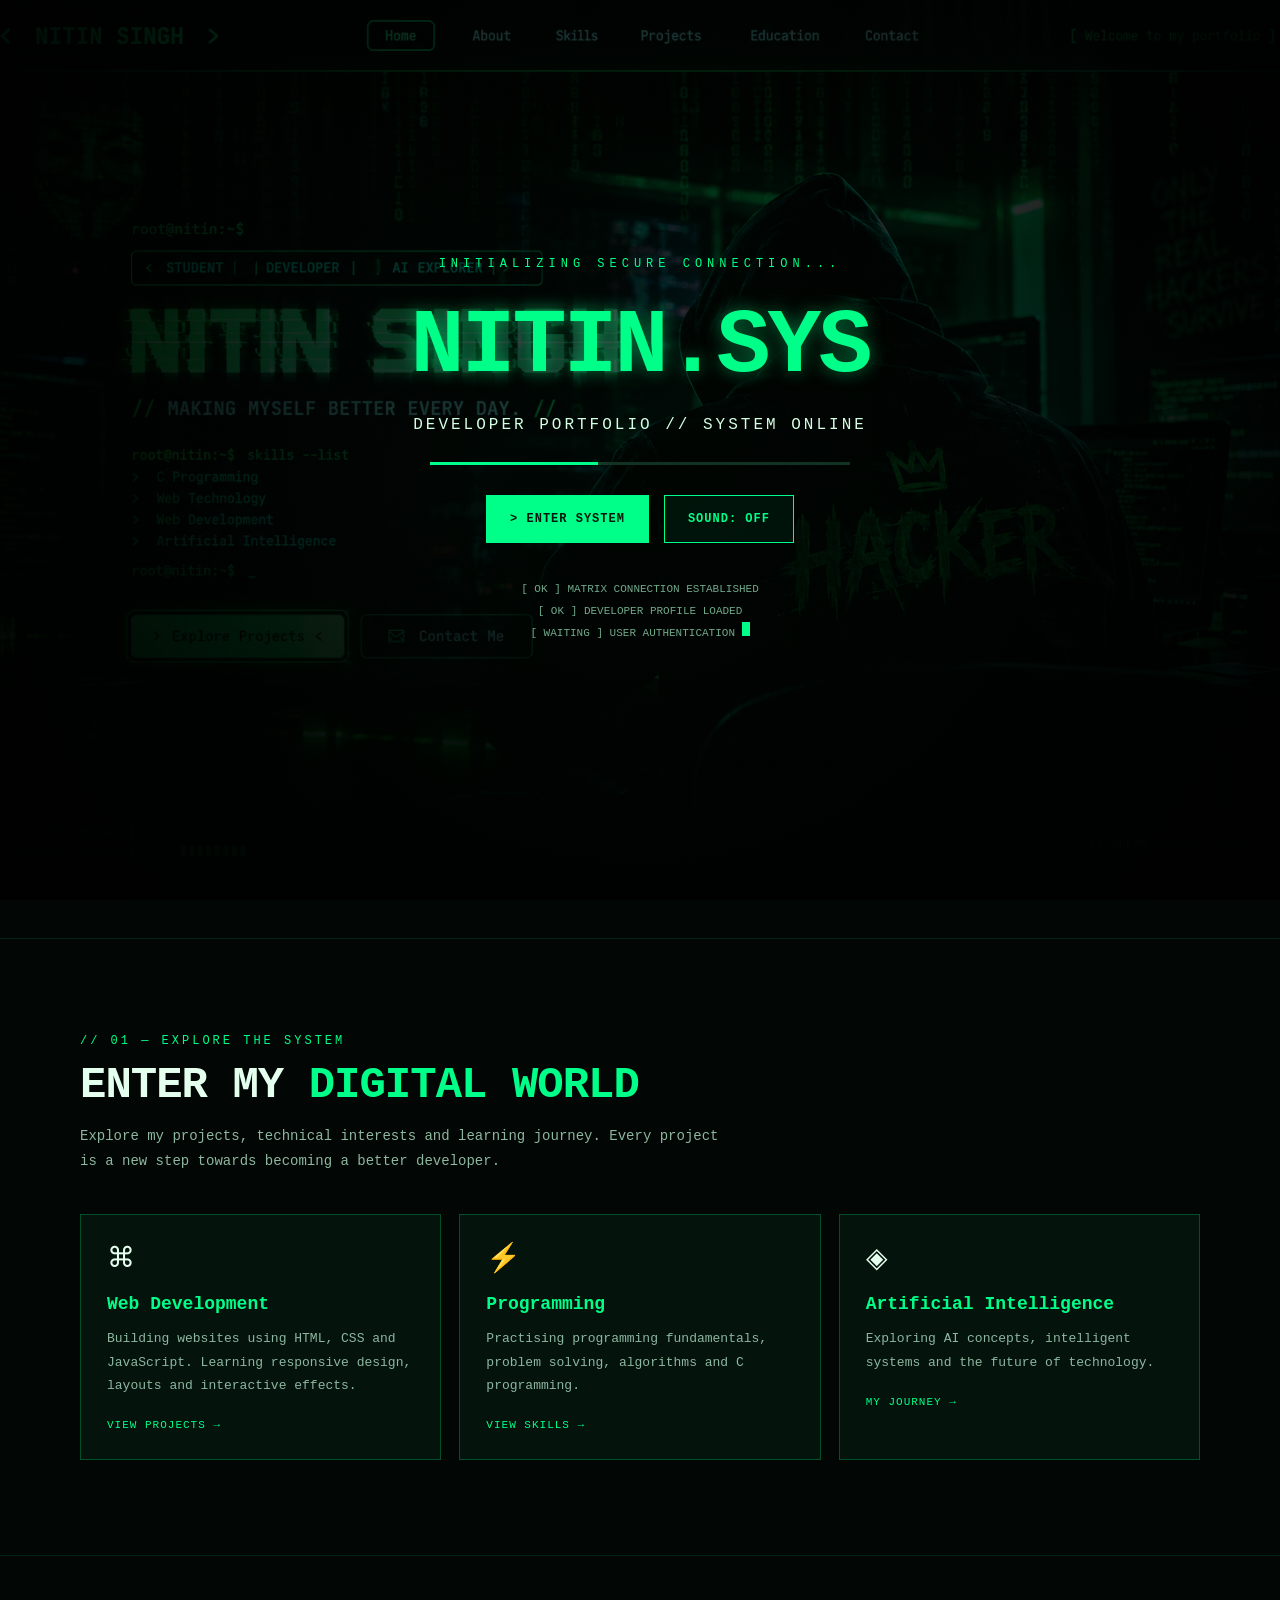
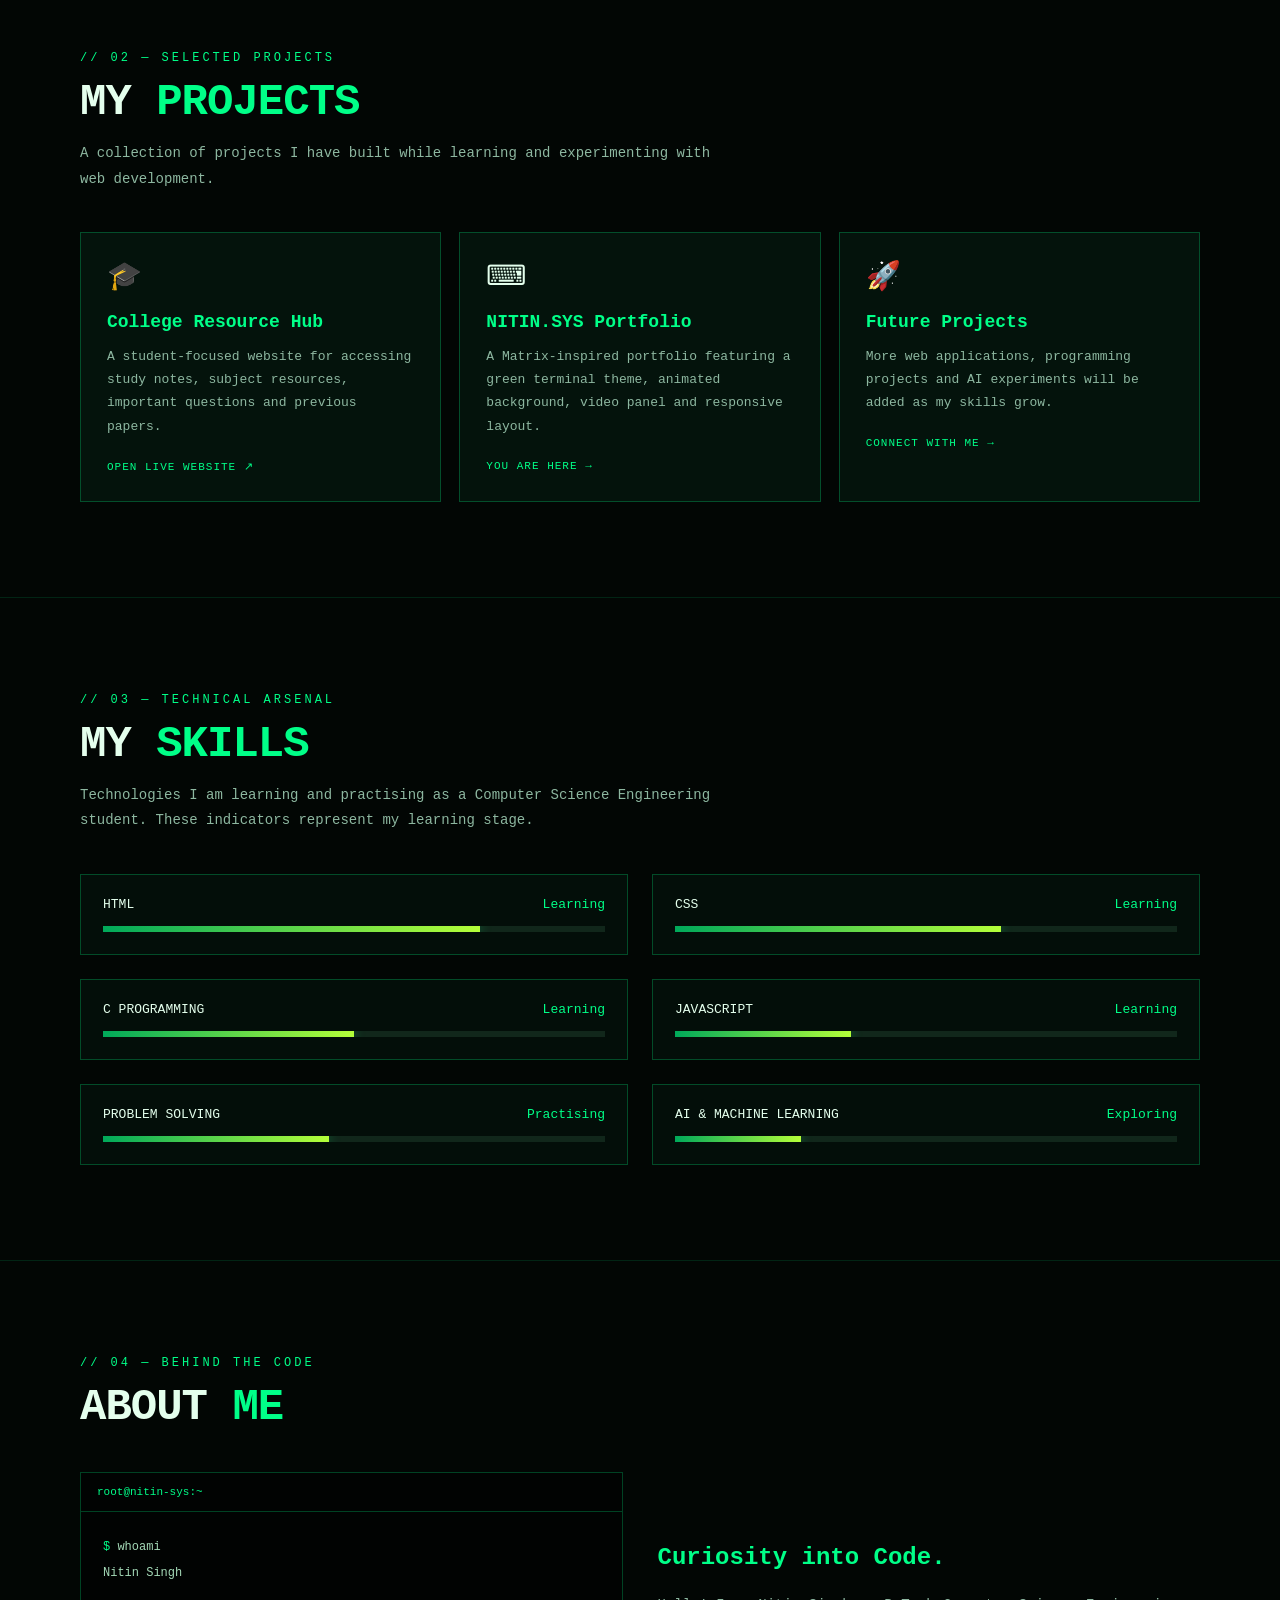
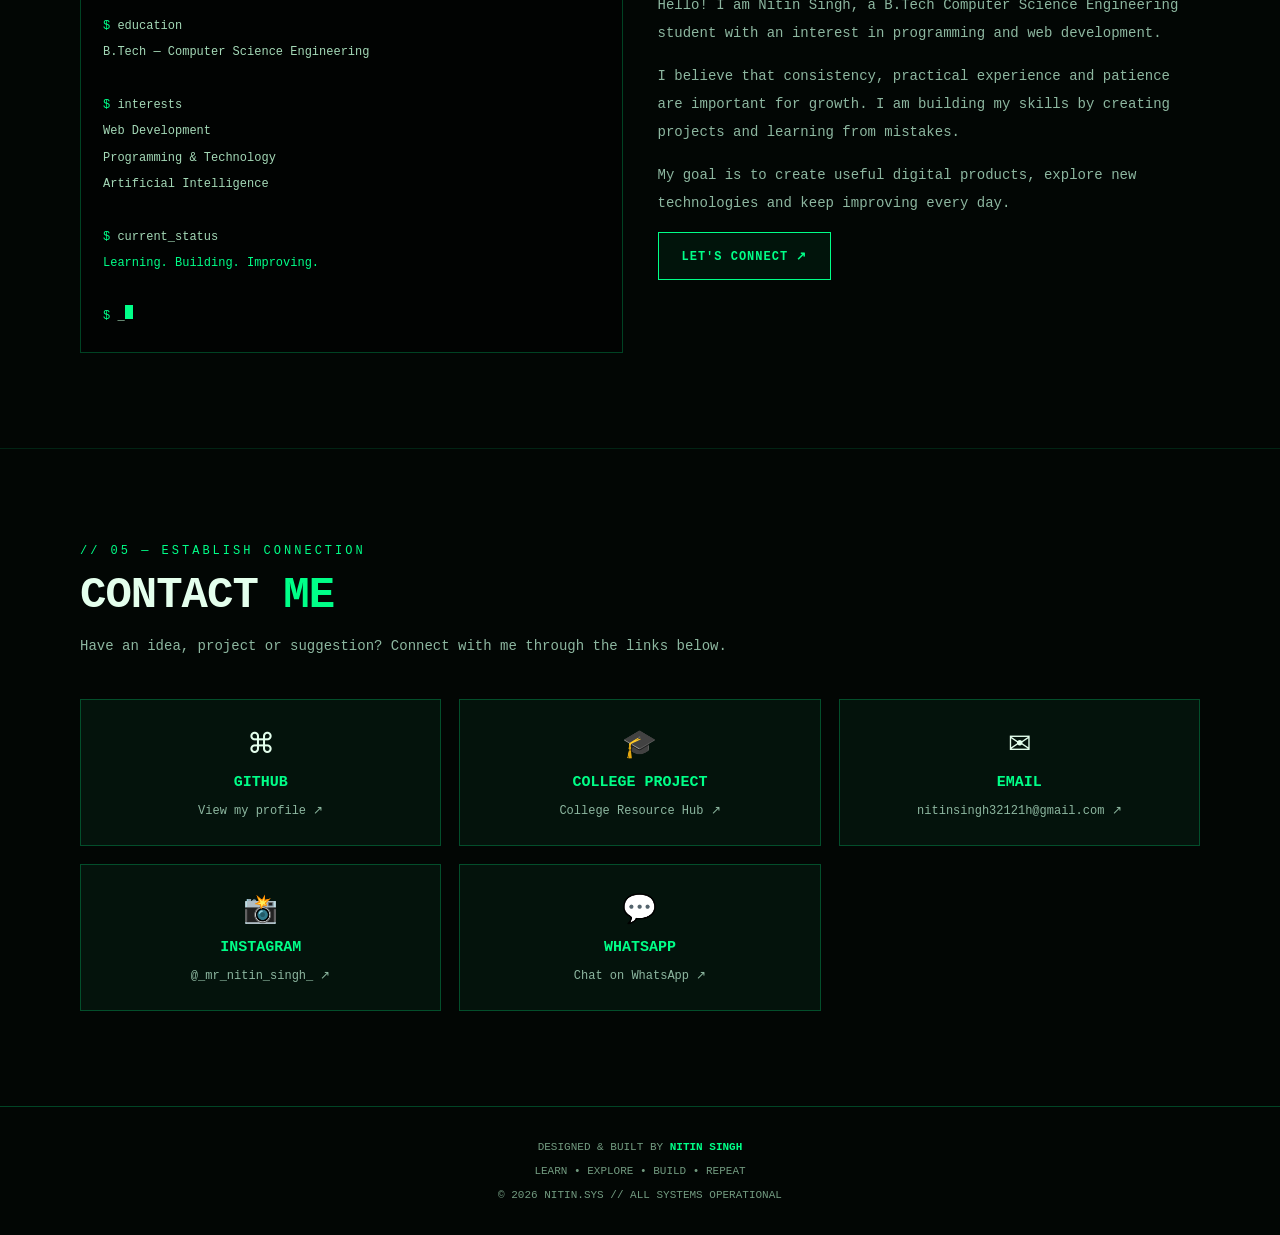
==== index.html @ 31268b7b "Rename INDEX.HTML to index.html" ====
<!DOCTYPE html>
<html lang="en">
<head>
<meta charset="UTF-8">
<meta name="viewport" content="width=device-width, initial-scale=1.0">
<meta name="theme-color" content="#020604">
<meta name="description" content="Nitin Singh - Hacker style developer portfolio">
<title>NITIN.SYS | Developer Portfolio</title>

<style>
:root {
  --green: #00ff88;
  --lime: #b4ff39;
  --bg: #020604;
  --panel: rgba(5, 22, 14, .88);
  --border: rgba(0, 255, 136, .25);
  --text: #e4ffed;
  --muted: #8db7a0;
}

* {
  margin: 0;
  padding: 0;
  box-sizing: border-box;
}

html {
  scroll-behavior: smooth;
  scroll-padding-top: 85px;
}

body {
  background: var(--bg);
  color: var(--text);
  font-family: Consolas, "Courier New", monospace;
  overflow-x: hidden;
}

body::before {
  content: "";
  position: fixed;
  inset: 0;
  pointer-events: none;
  z-index: 2;
  opacity: .12;
  background: repeating-linear-gradient(
    to bottom,
    transparent 0,
    transparent 3px,
    rgba(0,255,136,.10) 4px
  );
}

a {
  color: inherit;
  text-decoration: none;
}

button {
  font: inherit;
  cursor: pointer;
}

#matrix {
  position: fixed;
  inset: 0;
  width: 100%;
  height: 100%;
  z-index: -1;
  opacity: .22;
}

.container {
  width: min(1120px, 92%);
  margin: auto;
}

.green {
  color: var(--green);
}

.muted {
  color: var(--muted);
}

/* INTRO SCREEN */

#intro {
  position: fixed;
  inset: 0;
  z-index: 1000;
  display: grid;
  place-items: center;
  overflow: hidden;
  background: #010402;
  transition: opacity .9s ease, visibility .9s ease;
}

#intro.hide {
  opacity: 0;
  visibility: hidden;
  pointer-events: none;
}

.intro-bg {
  position: absolute;
  inset: 0;
  background:
    linear-gradient(rgba(0,8,3,.58), rgba(0,5,2,.94)),
    url("hacker-background.png") center/cover no-repeat;
  animation: zoomBackground 12s ease-in-out infinite alternate;
}

.intro-bg::after {
  content: "";
  position: absolute;
  inset: 0;
  background: radial-gradient(
    circle,
    transparent 0,
    rgba(0,0,0,.85) 90%
  );
}

.intro-content {
  position: relative;
  z-index: 2;
  width: min(800px, 90%);
  text-align: center;
  padding: 25px;
}

.terminal-label {
  color: var(--green);
  letter-spacing: 5px;
  font-size: 12px;
  margin-bottom: 25px;
  animation: blink 1.2s infinite;
}

.glitch {
  position: relative;
  color: var(--green);
  font-size: clamp(38px, 9vw, 90px);
  font-weight: 900;
  letter-spacing: -3px;
  text-shadow: 0 0 18px rgba(0,255,136,.45);
  animation: glitch 3s infinite;
}

.intro-subtitle {
  color: #d3ffe3;
  font-size: clamp(12px, 2vw, 16px);
  letter-spacing: 3px;
  margin-top: 18px;
}

.intro-line {
  width: min(420px, 90%);
  height: 3px;
  margin: 28px auto;
  background: #123323;
  overflow: hidden;
}

.intro-line span {
  display: block;
  height: 100%;
  width: 40%;
  background: var(--green);
  box-shadow: 0 0 15px var(--green);
  animation: loading 2s infinite;
}

.intro-buttons {
  display: flex;
  justify-content: center;
  align-items: center;
  gap: 15px;
  flex-wrap: wrap;
  margin-top: 30px;
}

.btn {
  display: inline-flex;
  justify-content: center;
  align-items: center;
  gap: 10px;
  min-height: 48px;
  padding: 13px 23px;
  border: 1px solid var(--green);
  color: var(--green);
  background: rgba(0,255,136,.06);
  transition: .3s;
  font-weight: bold;
  font-size: 12px;
  letter-spacing: 1px;
}

.btn:hover {
  color: #00180b;
  background: var(--green);
  box-shadow: 0 0 28px rgba(0,255,136,.35);
  transform: translateY(-3px);
}

.btn.primary {
  color: #00180b;
  background: var(--green);
}

.btn.primary:hover {
  background: var(--lime);
  border-color: var(--lime);
}

.intro-status {
  margin-top: 35px;
  color: #70a98a;
  font-size: 11px;
  line-height: 2;
}

.cursor {
  display: inline-block;
  width: 8px;
  height: 14px;
  background: var(--green);
  animation: blink .7s infinite;
}

/* HEADER */

header {
  position: sticky;
  top: 0;
  z-index: 100;
  border-bottom: 1px solid var(--border);
  background: rgba(2,6,4,.91);
  backdrop-filter: blur(14px);
}

.nav {
  min-height: 72px;
  display: flex;
  justify-content: space-between;
  align-items: center;
  gap: 20px;
}

.logo {
  color: var(--green);
  font-weight: 900;
  font-size: 21px;
  text-shadow: 0 0 15px rgba(0,255,136,.35);
  white-space: nowrap;
}

.nav-links {
  display: flex;
  align-items: center;
  gap: 23px;
}

.nav-links a {
  color: #b6d8c3;
  font-size: 11px;
  letter-spacing: 1px;
  transition: .25s;
}

.nav-links a:hover {
  color: var(--green);
  text-shadow: 0 0 12px var(--green);
}

.menu-toggle {
  display: none;
  background: transparent;
  color: var(--green);
  border: 1px solid var(--border);
  padding: 9px 12px;
}

/* HERO */

.hero {
  min-height: 88vh;
  display: grid;
  grid-template-columns: 1.05fr .95fr;
  align-items: center;
  gap: 45px;
  padding-top: 65px;
  padding-bottom: 65px;
}

.eyebrow {
  color: var(--green);
  font-size: 12px;
  letter-spacing: 3px;
  margin-bottom: 22px;
}

.hero h1 {
  font-size: clamp(42px, 6vw, 75px);
  line-height: 1.06;
  letter-spacing: -3px;
}

.hero h1 span {
  color: var(--green);
  text-shadow: 0 0 22px rgba(0,255,136,.24);
}

.hero h2 {
  font-size: clamp(17px, 2vw, 23px);
  margin-top: 20px;
  color: #b8ffcf;
  min-height: 30px;
}

.hero p {
  max-width: 550px;
  color: var(--muted);
  line-height: 1.9;
  margin-top: 22px;
  font-size: 14px;
}

.hero-actions {
  display: flex;
  flex-wrap: wrap;
  gap: 13px;
  margin-top: 30px;
}

.system-info {
  margin-top: 32px;
  color: #6eaa84;
  font-size: 11px;
  line-height: 2.1;
}

.video-shell {
  position: relative;
  border: 1px solid var(--green);
  background: #020805;
  padding: 10px;
  box-shadow: 0 0 35px rgba(0,255,136,.11);
  animation: float 5s ease-in-out infinite;
}

.video-shell::before {
  content: "LIVE FEED // NITIN.SYS";
  display: block;
  color: var(--green);
  font-size: 10px;
  letter-spacing: 2px;
  padding: 8px 5px 12px;
}

.video-shell video {
  display: block;
  width: 100%;
  aspect-ratio: 4 / 5;
  object-fit: cover;
  background: #010301;
}

.video-footer {
  display: flex;
  justify-content: space-between;
  gap: 8px;
  padding: 12px 5px 3px;
  color: var(--green);
  font-size: 10px;
}

.live-dot {
  display: inline-block;
  width: 7px;
  height: 7px;
  margin-right: 6px;
  background: var(--green);
  border-radius: 50%;
  box-shadow: 0 0 10px var(--green);
  animation: blink 1s infinite;
}

/* GENERAL SECTIONS */

section.content-section {
  padding: 95px 0;
  border-top: 1px solid rgba(0,255,136,.12);
}

.section-head {
  margin-bottom: 40px;
}

.section-head .eyebrow {
  margin-bottom: 12px;
}

.section-head h2 {
  font-size: clamp(29px, 4vw, 44px);
  letter-spacing: -1px;
}

.section-head p {
  color: var(--muted);
  margin-top: 14px;
  line-height: 1.8;
  max-width: 650px;
  font-size: 14px;
}

.grid {
  display: grid;
  grid-template-columns: repeat(3, 1fr);
  gap: 18px;
}

.card {
  position: relative;
  overflow: hidden;
  border: 1px solid var(--border);
  background: var(--panel);
  padding: 26px;
  transition: transform .3s, border-color .3s, box-shadow .3s;
}

.card::before {
  content: "";
  position: absolute;
  top: 0;
  left: -100%;
  width: 100%;
  height: 2px;
  background: var(--green);
  transition: left .4s;
}

.card:hover {
  transform: translateY(-7px);
  border-color: var(--green);
  box-shadow: 0 12px 35px rgba(0,255,136,.08);
}

.card:hover::before {
  left: 0;
}

.card-icon {
  font-size: 28px;
  margin-bottom: 19px;
}

.card h3 {
  color: var(--green);
  font-size: 18px;
  margin-bottom: 13px;
}

.card p {
  color: var(--muted);
  font-size: 13px;
  line-height: 1.8;
}

.card-link {
  display: inline-block;
  margin-top: 22px;
  color: var(--green);
  font-size: 11px;
  letter-spacing: 1px;
}

.card-link:hover {
  color: var(--lime);
}

/* SKILLS */

.skills-grid {
  display: grid;
  grid-template-columns: repeat(2, 1fr);
  gap: 24px;
}

.skill {
  border: 1px solid var(--border);
  padding: 22px;
  background: rgba(4,18,11,.75);
}

.skill-top {
  display: flex;
  justify-content: space-between;
  gap: 10px;
  margin-bottom: 14px;
  font-size: 13px;
}

.skill-top span:last-child {
  color: var(--green);
}

.skill-track {
  height: 6px;
  background: #11271b;
  overflow: hidden;
}

.skill-fill {
  height: 100%;
  width: 0;
  background: linear-gradient(90deg, #00a95a, var(--lime));
  box-shadow: 0 0 12px rgba(0,255,136,.4);
  transition: width 1.5s ease;
}

.skill-fill.visible {
  width: var(--level);
}

/* ABOUT */

.about-box {
  display: grid;
  grid-template-columns: 1fr 1fr;
  gap: 35px;
  align-items: center;
}

.terminal {
  border: 1px solid var(--border);
  background: rgba(0,0,0,.5);
}

.terminal-bar {
  padding: 13px 16px;
  border-bottom: 1px solid var(--border);
  color: var(--green);
  font-size: 11px;
}

.terminal-body {
  padding: 22px;
  font-size: 12px;
  line-height: 2.2;
  color: #a4d9b7;
  overflow-wrap: anywhere;
}

.about-copy h3 {
  color: var(--green);
  font-size: 24px;
  margin-bottom: 20px;
}

.about-copy p {
  color: var(--muted);
  font-size: 14px;
  line-height: 2;
  margin-bottom: 15px;
}

/* CONTACT */

.contact-grid {
  display: grid;
  grid-template-columns: repeat(3, 1fr);
  gap: 18px;
}

.contact-card {
  border: 1px solid var(--border);
  background: var(--panel);
  text-align: center;
  padding: 27px 15px;
}

.contact-card .card-icon {
  margin-bottom: 13px;
}

.contact-card h3 {
  color: var(--green);
  font-size: 15px;
  margin-bottom: 12px;
}

.contact-card p {
  color: var(--muted);
  font-size: 12px;
  overflow-wrap: anywhere;
}

.contact-card a:hover {
  color: var(--green);
}

/* FOOTER */

footer {
  border-top: 1px solid var(--border);
  padding: 28px 0;
  text-align: center;
  color: #729b80;
  font-size: 11px;
  line-height: 2.2;
}

footer strong {
  color: var(--green);
}

#topBtn {
  position: fixed;
  right: 20px;
  bottom: 20px;
  z-index: 50;
  width: 43px;
  height: 43px;
  color: var(--green);
  border: 1px solid var(--green);
  background: #031108;
  display: none;
}

#topBtn.show {
  display: block;
}

/* REVEAL ANIMATIONS */

.reveal {
  opacity: 0;
  transform: translateY(25px);
  transition: opacity .8s ease, transform .8s ease;
}

.reveal.visible {
  opacity: 1;
  transform: translateY(0);
}

/* KEYFRAMES */

@keyframes blink {
  50% { opacity: .35; }
}

@keyframes loading {
  0% { transform: translateX(-150%); }
  100% { transform: translateX(350%); }
}

@keyframes zoomBackground {
  from { transform: scale(1); }
  to { transform: scale(1.12); }
}

@keyframes glitch {
  0%, 90%, 100% { transform: translate(0); }
  92% { transform: translate(-2px, 1px); }
  94% { transform: translate(2px, -1px); }
  96% { transform: translate(-1px, 0); }
}

@keyframes float {
  0%, 100% { transform: translateY(0); }
  50% { transform: translateY(-9px); }
}

/* MOBILE RESPONSIVE */

@media (max-width: 850px) {
  .nav-links {
    gap: 12px;
  }

  .nav-links a {
    font-size: 10px;
  }

  .hero {
    gap: 25px;
  }

  .grid {
    grid-template-columns: repeat(2, 1fr);
  }
}

@media (max-width: 650px) {
  .nav {
    min-height: 65px;
  }

  .logo {
    font-size: 18px;
  }

  .menu-toggle {
    display: block;
  }

  .nav-links {
    display: none;
    position: absolute;
    top: 65px;
    left: 0;
    right: 0;
    padding: 20px 5%;
    flex-direction: column;
    align-items: stretch;
    gap: 0;
    background: rgba(2,8,4,.98);
    border-bottom: 1px solid var(--border);
  }

  .nav-links.open {
    display: flex;
  }

  .nav-links a {
    padding: 14px 0;
    font-size: 12px;
    border-bottom: 1px solid rgba(0,255,136,.08);
  }

  .hero {
    grid-template-columns: 1fr;
    min-height: auto;
    padding-top: 75px;
    gap: 45px;
  }

  .hero h1 {
    letter-spacing: -2px;
  }

  .video-shell {
    width: min(420px, 100%);
    margin: auto;
  }

  .video-shell video {
    aspect-ratio: 4 / 3;
  }

  section.content-section {
    padding: 70px 0;
  }

  .grid,
  .skills-grid,
  .about-box,
  .contact-grid {
    grid-template-columns: 1fr;
  }

  .card {
    padding: 23px;
  }

  .intro-subtitle {
    letter-spacing: 1px;
  }

  .terminal-label {
    letter-spacing: 2px;
  }

  .glitch {
    letter-spacing: -2px;
  }
}

@media (prefers-reduced-motion: reduce) {
  *, *::before, *::after {
    animation-duration: .01ms !important;
    animation-iteration-count: 1 !important;
    scroll-behavior: auto !important;
    transition-duration: .01ms !important;
  }
}
</style>
</head>

<body>
<canvas id="matrix" aria-hidden="true"></canvas>

<!-- CINEMATIC INTRO -->
<div id="intro">
  <div class="intro-bg"></div>

  <div class="intro-content">
    <div class="terminal-label">INITIALIZING SECURE CONNECTION...</div>

    <h1 class="glitch">NITIN.SYS</h1>

    <p class="intro-subtitle">
      DEVELOPER PORTFOLIO // SYSTEM ONLINE
    </p>

    <div class="intro-line"><span></span></div>

    <div class="intro-buttons">
      <button class="btn primary" id="enterBtn" type="button">
        &gt; ENTER SYSTEM
      </button>

      <button class="btn" id="soundBtn" type="button">
        SOUND: OFF
      </button>
    </div>

    <div class="intro-status">
      [ OK ] MATRIX CONNECTION ESTABLISHED<br>
      [ OK ] DEVELOPER PROFILE LOADED<br>
      [ WAITING ] USER AUTHENTICATION <span class="cursor"></span>
    </div>
  </div>
</div>

<!-- NAVIGATION -->
<header>
  <nav class="nav container" aria-label="Main navigation">
    <a href="#" class="logo">&lt; NITIN.SYS /&gt;</a>

    <button class="menu-toggle" id="menuToggle"
      type="button" aria-expanded="false" aria-controls="navLinks">
      ☰ MENU
    </button>

    <div class="nav-links" id="navLinks">
      <a href="#home">HOME</a>
      <a href="#explore">EXPLORE</a>
      <a href="#projects">PROJECTS</a>
      <a href="#skills">SKILLS</a>
      <a href="#about">ABOUT</a>
      <a href="#contact">CONTACT</a>
    </div>
  </nav>
</header>

<main id="site">

  <!-- HERO -->
  <section class="hero container" id="home">
    <div class="hero-copy">
      <div class="eyebrow">// WELCOME TO MY DIGITAL WORLD</div>

      <h1>
        I'M <span>NITIN</span><br>
        SINGH<span>.</span>
      </h1>

      <h2><span id="typedText"></span><span class="cursor"></span></h2>

      <p>
        B.Tech CSE student, aspiring developer and technology enthusiast.
        I am learning to turn ideas into real digital projects, one line
        of code at a time.
      </p>

      <div class="hero-actions">
        <a href="#projects" class="btn primary">EXPLORE PROJECTS ↗</a>
        <a href="#contact" class="btn">CONTACT ME</a>
      </div>

      <div class="system-info">
        <div>&gt; SYSTEM: <span class="green">ONLINE</span></div>
        <div>&gt; ROLE: CSE STUDENT / DEVELOPER</div>
        <div>&gt; MODE: <span class="green">LEARNING & BUILDING</span></div>
      </div>
    </div>

    <div class="video-shell">
  <video
    id="hackerVideo"
    controls
    autoplay
    loop
    playsinline
    preload="auto"
    poster="hacker-background.png">

    <source src="hacker-turn.mp4" type="video/mp4">
    Your browser does not support HTML video.

  </video>
</div>

      <div class="video-footer">
        <span><i class="live-dot"></i> VIDEO FEED</span>
        <span id="videoStatus">READY</span>
      </div>
    </div>
  </section>

  <!-- EXPLORE -->
  <section class="content-section" id="explore">
    <div class="container">
      <div class="section-head reveal">
        <div class="eyebrow">// 01 — EXPLORE THE SYSTEM</div>
        <h2>ENTER MY <span class="green">DIGITAL WORLD</span></h2>
        <p>
          Explore my projects, technical interests and learning journey.
          Every project is a new step towards becoming a better developer.
        </p>
      </div>

      <div class="grid">
        <article class="card reveal">
          <div class="card-icon">⌘</div>
          <h3>Web Development</h3>
          <p>
            Building websites using HTML, CSS and JavaScript.
            Learning responsive design, layouts and interactive effects.
          </p>
          <a class="card-link" href="#projects">VIEW PROJECTS →</a>
        </article>

        <article class="card reveal">
          <div class="card-icon">⚡</div>
          <h3>Programming</h3>
          <p>
            Practising programming fundamentals, problem solving,
            algorithms and C programming.
          </p>
          <a class="card-link" href="#skills">VIEW SKILLS →</a>
        </article>

        <article class="card reveal">
          <div class="card-icon">◈</div>
          <h3>Artificial Intelligence</h3>
          <p>
            Exploring AI concepts, intelligent systems and the future
            of technology.
          </p>
          <a class="card-link" href="#about">MY JOURNEY →</a>
        </article>
      </div>
    </div>
  </section>

  <!-- PROJECTS -->
  <section class="content-section" id="projects">
    <div class="container">
      <div class="section-head reveal">
        <div class="eyebrow">// 02 — SELECTED PROJECTS</div>
        <h2>MY <span class="green">PROJECTS</span></h2>
        <p>
          A collection of projects I have built while learning and
          experimenting with web development.
        </p>
      </div>

      <div class="grid">
        <article class="card reveal">
          <div class="card-icon">🎓</div>
          <h3>College Resource Hub</h3>
          <p>
            A student-focused website for accessing study notes,
            subject resources, important questions and previous papers.
          </p>
          <a class="card-link"
            href="https://nitinsingh13july2008.github.io/college-resources-hub/?utm_source=chatgpt.com"
            target="_blank" rel="noopener noreferrer">
            OPEN LIVE WEBSITE ↗
          </a>
        </article>

        <article class="card reveal">
          <div class="card-icon">⌨</div>
          <h3>NITIN.SYS Portfolio</h3>
          <p>
            A Matrix-inspired portfolio featuring a green terminal theme,
            animated background, video panel and responsive layout.
          </p>
          <a class="card-link" href="#home">YOU ARE HERE →</a>
        </article>

        <article class="card reveal">
          <div class="card-icon">🚀</div>
          <h3>Future Projects</h3>
          <p>
            More web applications, programming projects and AI experiments
            will be added as my skills grow.
          </p>
          <a class="card-link" href="#contact">CONNECT WITH ME →</a>
        </article>
      </div>
    </div>
  </section>

  <!-- SKILLS -->
  <section class="content-section" id="skills">
    <div class="container">
      <div class="section-head reveal">
        <div class="eyebrow">// 03 — TECHNICAL ARSENAL</div>
        <h2>MY <span class="green">SKILLS</span></h2>
        <p>
          Technologies I am learning and practising as a Computer Science
          Engineering student. These indicators represent my learning stage.
        </p>
      </div>

      <div class="skills-grid">
        <div class="skill reveal">
          <div class="skill-top">
            <span>HTML</span><span>Learning</span>
          </div>
          <div class="skill-track">
            <div class="skill-fill" style="--level:75%"></div>
          </div>
        </div>

        <div class="skill reveal">
          <div class="skill-top">
            <span>CSS</span><span>Learning</span>
          </div>
          <div class="skill-track">
            <div class="skill-fill" style="--level:65%"></div>
          </div>
        </div>

        <div class="skill reveal">
          <div class="skill-top">
            <span>C PROGRAMMING</span><span>Learning</span>
          </div>
          <div class="skill-track">
            <div class="skill-fill" style="--level:50%"></div>
          </div>
        </div>

        <div class="skill reveal">
          <div class="skill-top">
            <span>JAVASCRIPT</span><span>Learning</span>
          </div>
          <div class="skill-track">
            <div class="skill-fill" style="--level:35%"></div>
          </div>
        </div>

        <div class="skill reveal">
          <div class="skill-top">
            <span>PROBLEM SOLVING</span><span>Practising</span>
          </div>
          <div class="skill-track">
            <div class="skill-fill" style="--level:45%"></div>
          </div>
        </div>

        <div class="skill reveal">
          <div class="skill-top">
            <span>AI & MACHINE LEARNING</span><span>Exploring</span>
          </div>
          <div class="skill-track">
            <div class="skill-fill" style="--level:25%"></div>
          </div>
        </div>
      </div>
    </div>
  </section>

  <!-- ABOUT -->
  <section class="content-section" id="about">
    <div class="container">
      <div class="section-head reveal">
        <div class="eyebrow">// 04 — BEHIND THE CODE</div>
        <h2>ABOUT <span class="green">ME</span></h2>
      </div>

      <div class="about-box">
        <div class="terminal reveal">
          <div class="terminal-bar">root@nitin-sys:~</div>
          <div class="terminal-body">
            <div><span class="green">$</span> whoami</div>
            <div>Nitin Singh</div>
            <br>
            <div><span class="green">$</span> education</div>
            <div>B.Tech — Computer Science Engineering</div>
            <br>
            <div><span class="green">$</span> interests</div>
            <div>Web Development</div>
            <div>Programming & Technology</div>
            <div>Artificial Intelligence</div>
            <br>
            <div><span class="green">$</span> current_status</div>
            <div class="green">Learning. Building. Improving.</div>
            <br>
            <div><span class="green">$</span> _<span class="cursor"></span></div>
          </div>
        </div>

        <div class="about-copy reveal">
          <h3>Curiosity into Code.</h3>
          <p>
            Hello! I am Nitin Singh, a B.Tech Computer Science Engineering
            student with an interest in programming and web development.
          </p>
          <p>
            I believe that consistency, practical experience and patience
            are important for growth. I am building my skills by creating
            projects and learning from mistakes.
          </p>
          <p>
            My goal is to create useful digital products, explore new
            technologies and keep improving every day.
          </p>
          <a href="#contact" class="btn">LET'S CONNECT ↗</a>
        </div>
      </div>
    </div>
  </section>


<!-- CONTACT -->
<section class="content-section" id="contact">
  <div class="container">

    <div class="section-head reveal">
      <div class="eyebrow">// 05 — ESTABLISH CONNECTION</div>
      <h2>CONTACT <span class="green">ME</span></h2>
      <p>
        Have an idea, project or suggestion? Connect with me through
        the links below.
      </p>
    </div>

    <div class="contact-grid">

      <!-- GITHUB -->
      <div class="contact-card reveal">
        <div class="card-icon">⌘</div>
        <h3>GITHUB</h3>
        <p>
          <a href="https://github.com/nitinkumar9153a-sudo"
             target="_blank" rel="noopener noreferrer">
            View my profile ↗
          </a>
        </p>
      </div>

      <!-- COLLEGE PROJECT -->
      <div class="contact-card reveal">
        <div class="card-icon">🎓</div>
        <h3>COLLEGE PROJECT</h3>
        <p>
          <a href="https://nitinkumar9153a-sudo.github.io/college-resources-hub/"
             target="_blank" rel="noopener noreferrer">
            College Resource Hub ↗
          </a>
        </p>
      </div>

      <!-- EMAIL -->
      <div class="contact-card reveal">
        <div class="card-icon">✉</div>
        <h3>EMAIL</h3>
        <p>
          <a href="mailto:nitinsingh32121h@gmail.com">
            nitinsingh32121h@gmail.com ↗
          </a>
        </p>
      </div>
<!-- INSTAGRAM -->
<div class="contact-card reveal">
  <div class="card-icon">📸</div>
  <h3>INSTAGRAM</h3>
  <p>
    <a href="https://www.instagram.com/_mr_nitin_singh_/"
       target="_blank" rel="noopener noreferrer">
      @_mr_nitin_singh_ ↗
    </a>
  </p>
</div>

<!-- WHATSAPP -->
<div class="contact-card reveal">
  <div class="card-icon">💬</div>
  <h3>WHATSAPP</h3>
  <p>
    <a href="https://wa.me/919153304983"
       target="_blank" rel="noopener noreferrer">
      Chat on WhatsApp ↗
    </a>
  </p>
</div>


    </div>
  </div>
</section>

</main>

<footer>
  <div class="container">
    <p>DESIGNED & BUILT BY <strong>NITIN SINGH</strong></p>
    <p>LEARN • EXPLORE • BUILD • REPEAT</p>
    <p>© <span id="year"></span> NITIN.SYS // ALL SYSTEMS OPERATIONAL</p>
  </div>
</footer>

<button id="topBtn" type="button" aria-label="Back to top">↑</button>

<script>
/* MATRIX RAIN BACKGROUND */
const canvas = document.getElementById("matrix");
const ctx = canvas.getContext("2d");

let columns = [];
let fontSize = 14;
let matrixWidth = 0;
let matrixHeight = 0;
let lastFrame = 0;

function resizeMatrix() {
  const dpr = Math.min(window.devicePixelRatio || 1, 1.5);
  matrixWidth = window.innerWidth;
  matrixHeight = window.innerHeight;

  canvas.width = Math.floor(matrixWidth * dpr);
  canvas.height = Math.floor(matrixHeight * dpr);
  canvas.style.width = matrixWidth + "px";
  canvas.style.height = matrixHeight + "px";

  ctx.setTransform(dpr, 0, 0, dpr, 0, 0);

  fontSize = matrixWidth < 600 ? 13 : 15;
  columns = Array.from(
    { length: Math.ceil(matrixWidth / fontSize) },
    () => Math.random() * (matrixHeight / fontSize)
  );
}

function drawMatrix(timestamp) {
  requestAnimationFrame(drawMatrix);

  if (timestamp - lastFrame < 55) return;
  lastFrame = timestamp;

  ctx.fillStyle = "rgba(2, 6, 4, 0.10)";
  ctx.fillRect(0, 0, matrixWidth, matrixHeight);

  ctx.font = fontSize + "px monospace";

  for (let i = 0; i < columns.length; i++) {
    const character = Math.random() > 0.5 ? "1" : "0";
    const x = i * fontSize;
    const y = columns[i] * fontSize;

    ctx.fillStyle = Math.random() > 0.96 ? "#b4ff39" : "#00ff88";
    ctx.fillText(character, x, y);

    if (y > matrixHeight && Math.random() > 0.975) {
      columns[i] = 0;
    } else {
      columns[i] += 0.65;
    }
  }
}

resizeMatrix();
requestAnimationFrame(drawMatrix);

let resizeTimer;
window.addEventListener("resize", () => {
  clearTimeout(resizeTimer);
  resizeTimer = setTimeout(resizeMatrix, 150);
});

/* OPTIONAL SYNTHESIZED SOUND */
let soundEnabled = false;
let audioContext = null;

function playBeep(frequency = 500, duration = 0.07) {
  if (!soundEnabled) return;

  try {
    audioContext ||= new (
      window.AudioContext || window.webkitAudioContext
    )();

    if (audioContext.state === "suspended") {
      audioContext.resume();
    }

    const oscillator = audioContext.createOscillator();
    const gain = audioContext.createGain();

    oscillator.type = "square";
    oscillator.frequency.value = frequency;
    gain.gain.value = 0.025;

    oscillator.connect(gain);
    gain.connect(audioContext.destination);

    oscillator.start();
    gain.gain.exponentialRampToValueAtTime(
      0.001,
      audioContext.currentTime + duration
    );
    oscillator.stop(audioContext.currentTime + duration);
  } catch (error) {
    console.log("Audio is not available in this browser.");
  }
}

/* INTRO ENTER BUTTON */
const intro = document.getElementById("intro");
const enterBtn = document.getElementById("enterBtn");
const soundBtn = document.getElementById("soundBtn");
const video = document.getElementById("hackerVideo");
const videoStatus = document.getElementById("videoStatus");

soundBtn.addEventListener("click", () => {
  soundEnabled = !soundEnabled;
  soundBtn.textContent = soundEnabled ? "SOUND: ON" : "SOUND: OFF";

  if (soundEnabled) {
    try {
      audioContext ||= new (
        window.AudioContext || window.webkitAudioContext
      )();
      audioContext.resume();
    } catch (error) {}

    playBeep(750, 0.1);
  }
});

enterBtn.addEventListener("click", async () => {
  playBeep(650, 0.15);
  intro.classList.add("hide");

  document.body.style.overflow = "auto";

  enterBtn.addEventListener("click", async () => {
  playBeep(650, 0.15);
  intro.classList.add("hide");

  document.body.style.overflow = "auto";

  if (video) {
    try {
      video.muted = true;
      await video.play();
      videoStatus.textContent = "PLAYING";
    } catch (error) {
      videoStatus.textContent = "PRESS PLAY";
    }
  }
});
  if (video) {
    try {
      video.muted = true;
      await video.play();
      videoStatus.textContent = "PLAYING";
    } catch (error) {
      videoStatus.textContent = "PRESS PLAY";
    }
  }
});

/* VIDEO STATUS */
if (video) {
  video.addEventListener("playing", () => {
    videoStatus.textContent = "PLAYING";
  });

  video.addEventListener("pause", () => {
    videoStatus.textContent = "PAUSED";
  });

  video.addEventListener("ended", () => {
    videoStatus.textContent = "COMPLETE";
  });

  video.addEventListener("error", () => {
    videoStatus.textContent = "VIDEO NOT FOUND";
  });
}

/* TYPING ANIMATION */
const typedText = document.getElementById("typedText");
const phrases = [
  "B.Tech CSE Student",
  "Aspiring Web Developer",
  "Technology Enthusiast",
  "Future Software Engineer"
];

let phraseIndex = 0;
let letterIndex = 0;
let deleting = false;

function typeLoop() {
  if (!typedText) return;

  const phrase = phrases[phraseIndex];

  if (deleting) {
    letterIndex--;
  } else {
    letterIndex++;
  }

  typedText.textContent = phrase.substring(0, letterIndex);

  let delay = deleting ? 45 : 85;

  if (!deleting && letterIndex === phrase.length) {
    deleting = true;
    delay = 1400;
  } else if (deleting && letterIndex === 0) {
    deleting = false;
    phraseIndex = (phraseIndex + 1) % phrases.length;
    delay = 350;
  }

  setTimeout(typeLoop, delay);
}

typeLoop();

/* MOBILE NAVIGATION */
const menuToggle = document.getElementById("menuToggle");
const navLinks = document.getElementById("navLinks");

menuToggle.addEventListener("click", () => {
  const isOpen = navLinks.classList.toggle("open");
  menuToggle.setAttribute("aria-expanded", String(isOpen));
  menuToggle.textContent = isOpen ? "✕ CLOSE" : "☰ MENU";
});

navLinks.querySelectorAll("a").forEach(link => {
  link.addEventListener("click", () => {
    navLinks.classList.remove("open");
    menuToggle.setAttribute("aria-expanded", "false");
    menuToggle.textContent = "☰ MENU";
  });
});

/* SCROLL REVEAL */
const revealObserver = new IntersectionObserver(entries => {
  entries.forEach(entry => {
    if (entry.isIntersecting) {
      entry.target.classList.add("visible");

      entry.target.querySelectorAll(".skill-fill").forEach(bar => {
        bar.classList.add("visible");
      });

      revealObserver.unobserve(entry.target);
    }
  });
}, { threshold: 0.12 });

document.querySelectorAll(".reveal").forEach(element => {
  revealObserver.observe(element);
});

/* SKILL BAR ANIMATION */
const skillObserver = new IntersectionObserver(entries => {
  entries.forEach(entry => {
    if (entry.isIntersecting) {
      entry.target.classList.add("visible");
      skillObserver.unobserve(entry.target);
    }
  });
}, { threshold: 0.2 });

document.querySelectorAll(".skill-fill").forEach(bar => {
  skillObserver.observe(bar);
});

/* BACK TO TOP */
const topBtn = document.getElementById("topBtn");

window.addEventListener("scroll", () => {
  topBtn.classList.toggle("show", window.scrollY > 450);
}, { passive: true });

topBtn.addEventListener("click", () => {
  window.scrollTo({
    top: 0,
    behavior: "smooth"
  });
});

/* CURRENT YEAR */
document.getElementById("year").textContent =
  new Date().getFullYear();
</script>

</body>
</html>
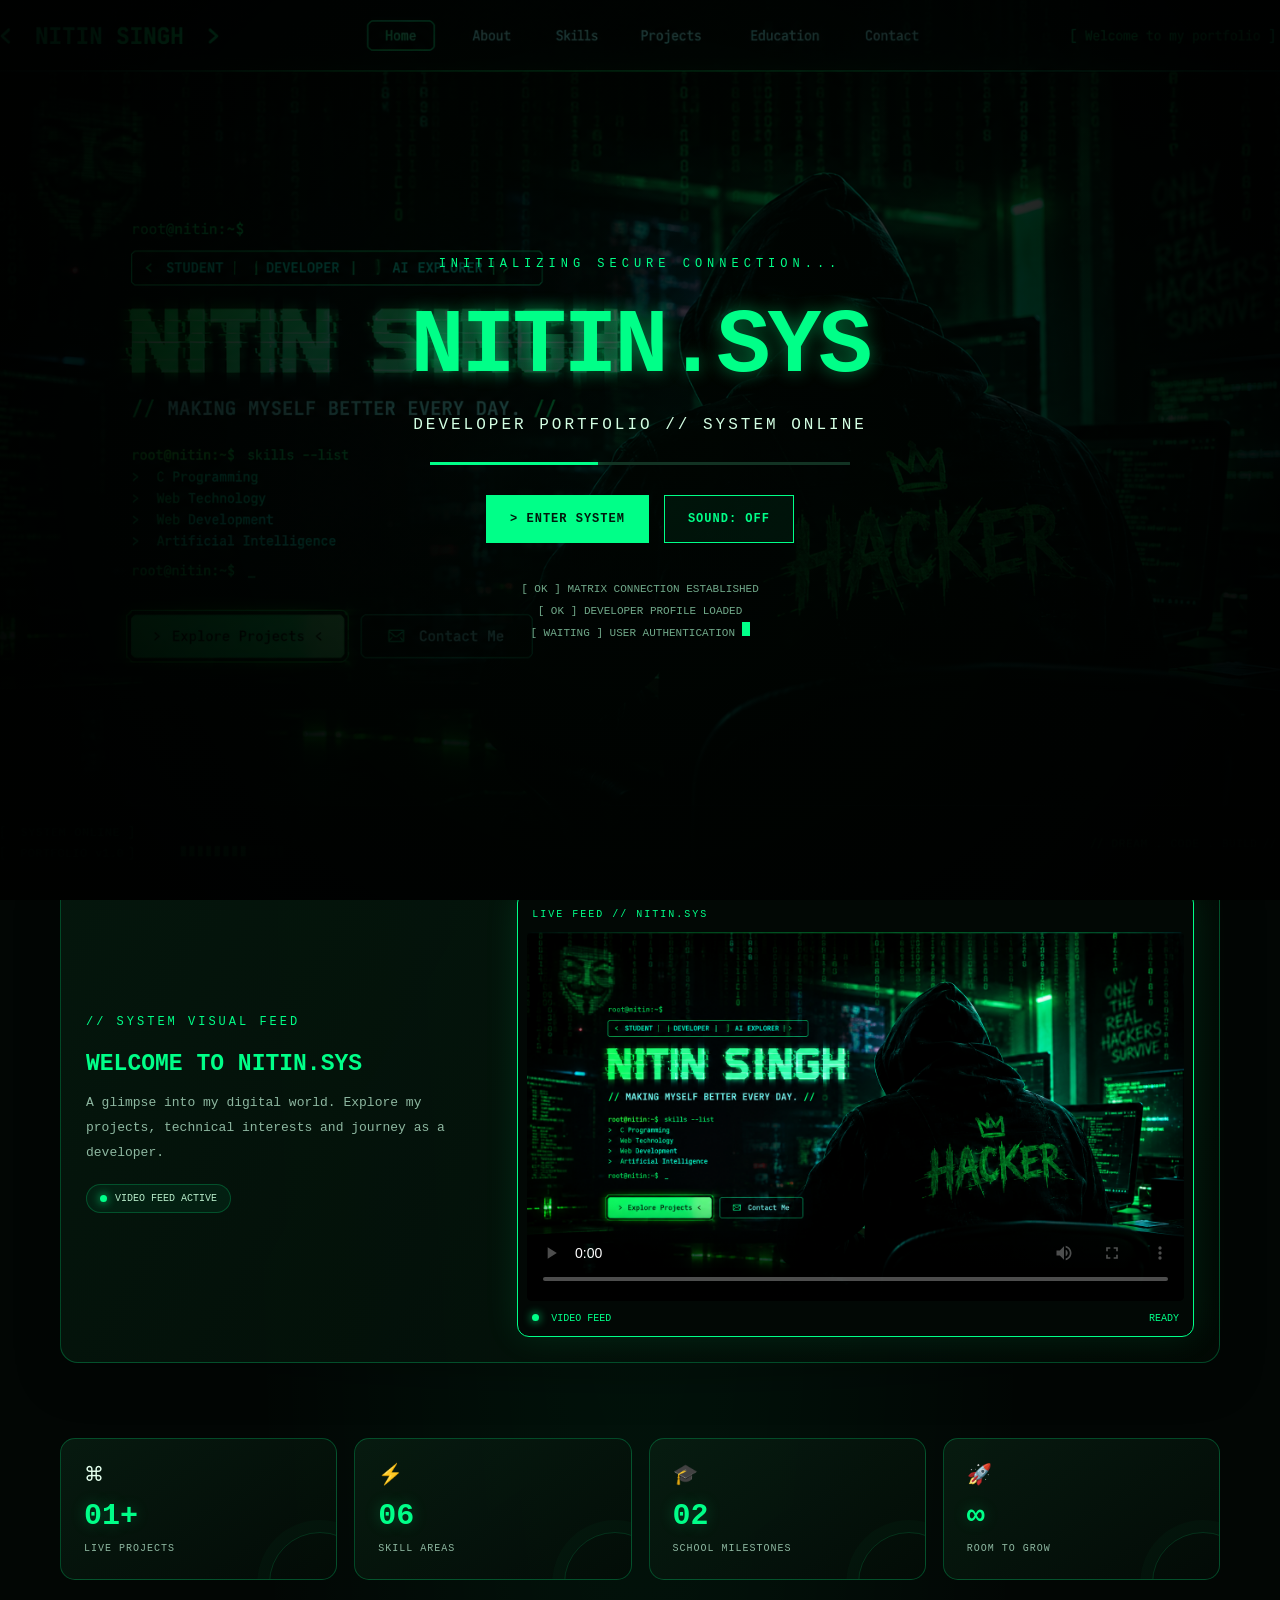
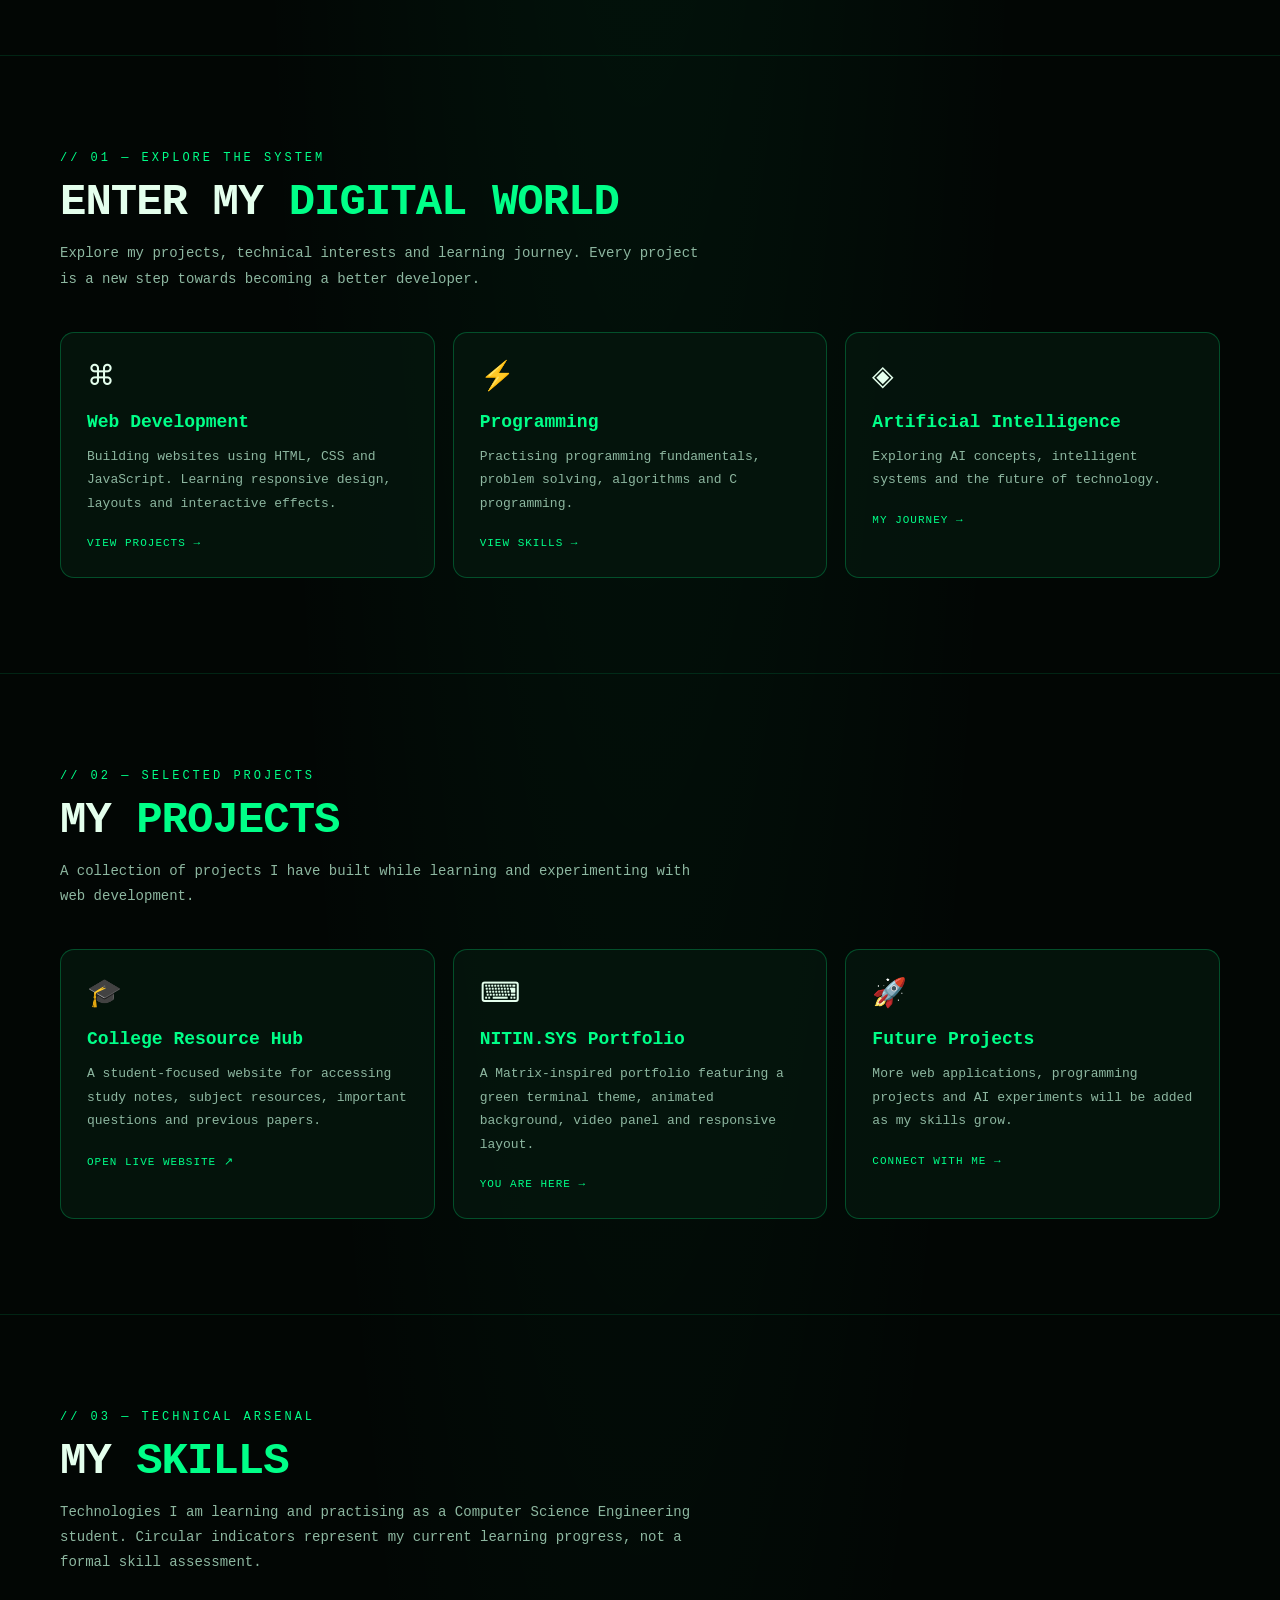
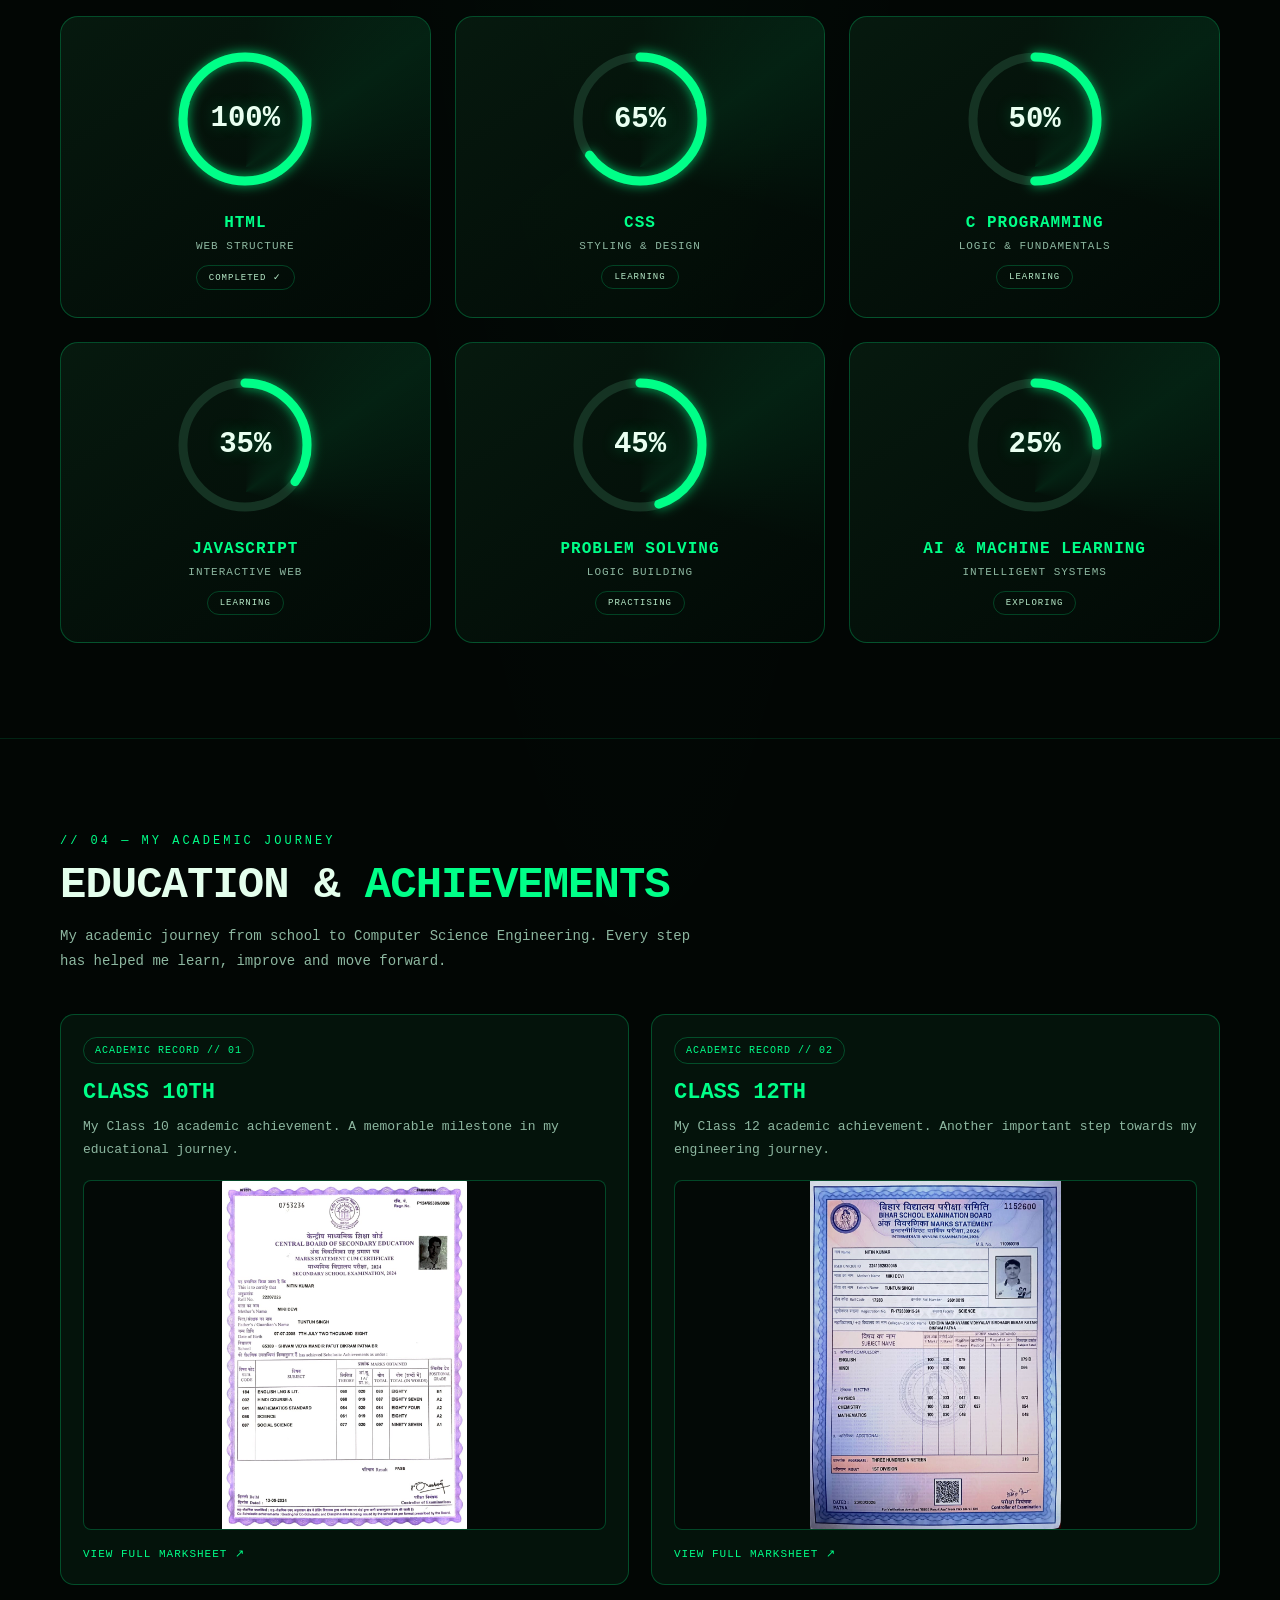
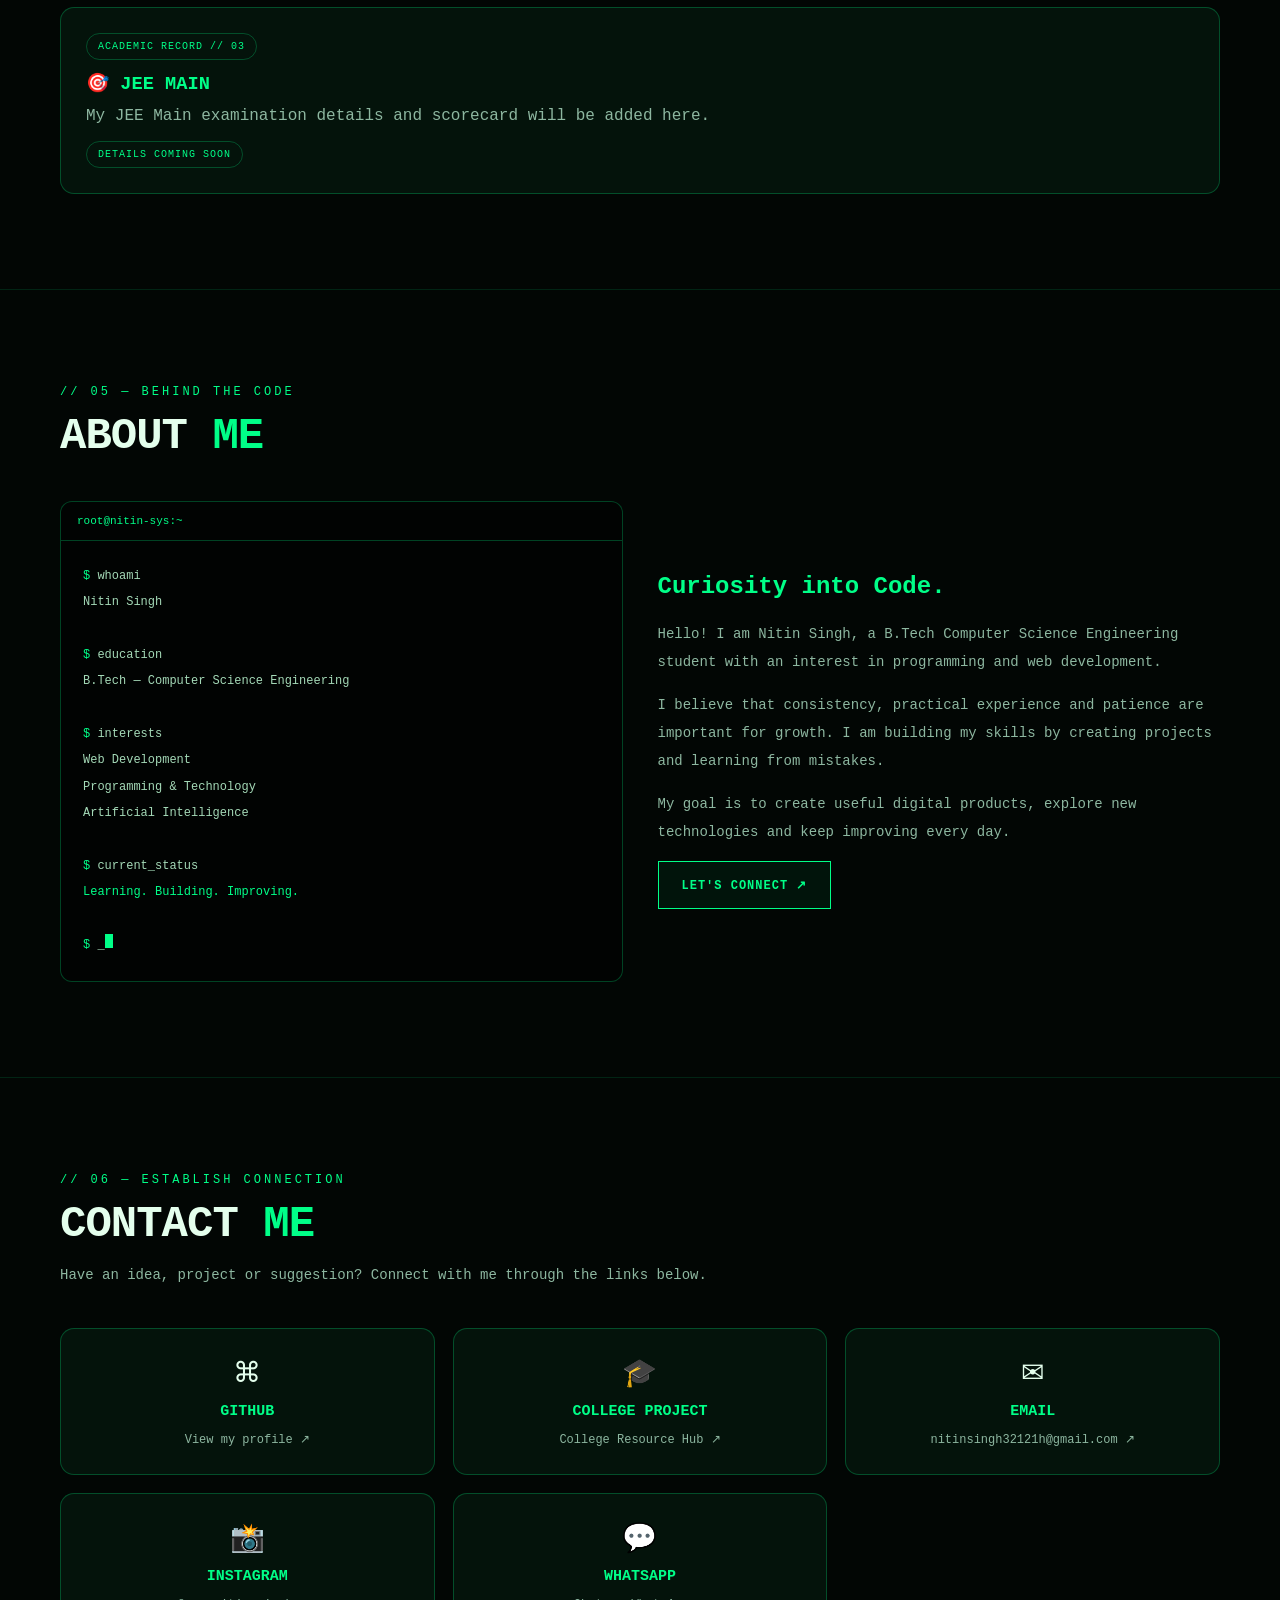
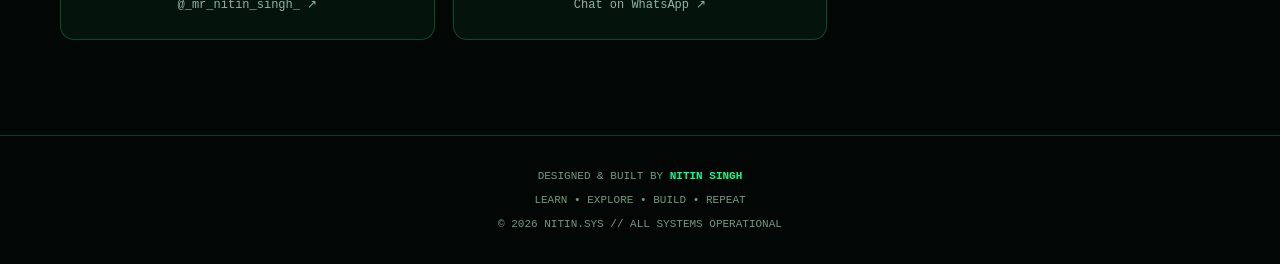
==== commit 7dd67412: "Add files via upload" ====
--- a/index.html
+++ b/index.html
@@ -5,820 +5,389 @@
 <meta charset="UTF-8">
 <meta name="viewport" content="width=device-width, initial-scale=1.0">
 <meta name="theme-color" content="#020604">
-<meta name="description" content="Nitin Singh - Hacker style developer portfolio">
+<meta name="description" content="Nitin Singh - Developer Portfolio">
 <title>NITIN.SYS | Developer Portfolio</title>
 
 <style>
 :root {
-  --green: #00ff88;
-  --lime: #b4ff39;
-  --bg: #020604;
-  --panel: rgba(5, 22, 14, .88);
-  --border: rgba(0, 255, 136, .25);
-  --text: #e4ffed;
-  --muted: #8db7a0;
-}
-
-* {
-  margin: 0;
-  padding: 0;
-  box-sizing: border-box;
-}
-
-html {
-  scroll-behavior: smooth;
-  scroll-padding-top: 85px;
-}
-
-body {
-  background: var(--bg);
-  color: var(--text);
-  font-family: Consolas, "Courier New", monospace;
-  overflow-x: hidden;
-}
-
-body::before {
-  content: "";
-  position: fixed;
-  inset: 0;
-  pointer-events: none;
-  z-index: 2;
-  opacity: .12;
-  background: repeating-linear-gradient(
-    to bottom,
-    transparent 0,
-    transparent 3px,
-    rgba(0,255,136,.10) 4px
-  );
-}
-
-a {
-  color: inherit;
-  text-decoration: none;
-}
-
-button {
-  font: inherit;
-  cursor: pointer;
-}
-
-#matrix {
-  position: fixed;
-  inset: 0;
-  width: 100%;
-  height: 100%;
-  z-index: -1;
-  opacity: .22;
-}
-
-.container {
-  width: min(1120px, 92%);
-  margin: auto;
-}
-
-.green {
-  color: var(--green);
-}
-
-.muted {
-  color: var(--muted);
-}
-
-/* INTRO SCREEN */
-
-#intro {
-  position: fixed;
-  inset: 0;
-  z-index: 1000;
-  display: grid;
-  place-items: center;
-  overflow: hidden;
-  background: #010402;
-  transition: opacity .9s ease, visibility .9s ease;
-}
-
-#intro.hide {
-  opacity: 0;
-  visibility: hidden;
-  pointer-events: none;
-}
-
-.intro-bg {
-  position: absolute;
-  inset: 0;
-  background:
-    linear-gradient(rgba(0,8,3,.58), rgba(0,5,2,.94)),
-    url("hacker-background.png") center/cover no-repeat;
-  animation: zoomBackground 12s ease-in-out infinite alternate;
-}
-
-.intro-bg::after {
-  content: "";
-  position: absolute;
-  inset: 0;
-  background: radial-gradient(
-    circle,
-    transparent 0,
-    rgba(0,0,0,.85) 90%
-  );
-}
-
-.intro-content {
-  position: relative;
-  z-index: 2;
-  width: min(800px, 90%);
-  text-align: center;
-  padding: 25px;
-}
-
-.terminal-label {
-  color: var(--green);
-  letter-spacing: 5px;
-  font-size: 12px;
-  margin-bottom: 25px;
-  animation: blink 1.2s infinite;
-}
-
-.glitch {
-  position: relative;
-  color: var(--green);
-  font-size: clamp(38px, 9vw, 90px);
-  font-weight: 900;
-  letter-spacing: -3px;
-  text-shadow: 0 0 18px rgba(0,255,136,.45);
-  animation: glitch 3s infinite;
-}
-
-.intro-subtitle {
-  color: #d3ffe3;
-  font-size: clamp(12px, 2vw, 16px);
-  letter-spacing: 3px;
-  margin-top: 18px;
-}
-
-.intro-line {
-  width: min(420px, 90%);
-  height: 3px;
-  margin: 28px auto;
-  background: #123323;
-  overflow: hidden;
-}
-
-.intro-line span {
-  display: block;
-  height: 100%;
-  width: 40%;
-  background: var(--green);
-  box-shadow: 0 0 15px var(--green);
-  animation: loading 2s infinite;
-}
-
-.intro-buttons {
-  display: flex;
-  justify-content: center;
-  align-items: center;
-  gap: 15px;
-  flex-wrap: wrap;
-  margin-top: 30px;
-}
-
-.btn {
-  display: inline-flex;
-  justify-content: center;
-  align-items: center;
-  gap: 10px;
-  min-height: 48px;
-  padding: 13px 23px;
-  border: 1px solid var(--green);
-  color: var(--green);
-  background: rgba(0,255,136,.06);
-  transition: .3s;
-  font-weight: bold;
-  font-size: 12px;
-  letter-spacing: 1px;
-}
-
-.btn:hover {
-  color: #00180b;
-  background: var(--green);
-  box-shadow: 0 0 28px rgba(0,255,136,.35);
-  transform: translateY(-3px);
-}
-
-.btn.primary {
-  color: #00180b;
-  background: var(--green);
-}
-
-.btn.primary:hover {
-  background: var(--lime);
-  border-color: var(--lime);
-}
-
-.intro-status {
-  margin-top: 35px;
-  color: #70a98a;
-  font-size: 11px;
-  line-height: 2;
-}
-
-.cursor {
-  display: inline-block;
-  width: 8px;
-  height: 14px;
-  background: var(--green);
-  animation: blink .7s infinite;
-}
+  --green:#00ff88;
+  --lime:#b4ff39;
+  --bg:#020604;
+  --panel:rgba(5,22,14,.82);
+  --border:rgba(0,255,136,.25);
+  --text:#e4ffed;
+  --muted:#8db7a0;
+}
+*{margin:0;padding:0;box-sizing:border-box}
+html{scroll-behavior:smooth;scroll-padding-top:85px}
+body{
+  background:radial-gradient(ellipse at 50% 0%,rgba(0,255,136,.07),transparent 45%),var(--bg);
+  color:var(--text);
+  font-family:Consolas,"Courier New",monospace;
+  overflow-x:hidden;
+}
+body::before{
+  content:"";position:fixed;inset:0;pointer-events:none;z-index:2;opacity:.10;
+  background:repeating-linear-gradient(to bottom,transparent 0,transparent 3px,rgba(0,255,136,.10) 4px);
+}
+a{color:inherit;text-decoration:none}
+button{font:inherit;cursor:pointer}
+#matrix{position:fixed;inset:0;width:100%;height:100%;z-index:-1;opacity:.18}
+.container{width:min(1160px,92%);margin:auto}
+.green{color:var(--green)}
+.muted{color:var(--muted)}
+
+/* INTRO */
+#intro{
+  position:fixed;inset:0;z-index:1000;display:grid;place-items:center;
+  overflow:hidden;background:#010402;transition:opacity .9s ease,visibility .9s ease;
+}
+#intro.hide{opacity:0;visibility:hidden;pointer-events:none}
+.intro-bg{
+  position:absolute;inset:0;
+  background:linear-gradient(rgba(0,8,3,.58),rgba(0,5,2,.94)),url("hacker-background.png") center/cover no-repeat;
+  animation:zoomBackground 12s ease-in-out infinite alternate;
+}
+.intro-bg::after{
+  content:"";position:absolute;inset:0;
+  background:radial-gradient(circle,transparent 0,rgba(0,0,0,.85) 90%);
+}
+.intro-content{position:relative;z-index:2;width:min(800px,90%);text-align:center;padding:25px}
+.terminal-label{color:var(--green);letter-spacing:5px;font-size:12px;margin-bottom:25px;animation:blink 1.2s infinite}
+.glitch{
+  color:var(--green);font-size:clamp(38px,9vw,90px);font-weight:900;letter-spacing:-3px;
+  text-shadow:0 0 18px rgba(0,255,136,.45);animation:glitch 3s infinite;
+}
+.intro-subtitle{color:#d3ffe3;font-size:clamp(12px,2vw,16px);letter-spacing:3px;margin-top:18px}
+.intro-line{width:min(420px,90%);height:3px;margin:28px auto;background:#123323;overflow:hidden}
+.intro-line span{display:block;height:100%;width:40%;background:var(--green);box-shadow:0 0 15px var(--green);animation:loading 2s infinite}
+.intro-buttons{display:flex;justify-content:center;align-items:center;gap:15px;flex-wrap:wrap;margin-top:30px}
+.btn{
+  display:inline-flex;justify-content:center;align-items:center;gap:10px;min-height:48px;
+  padding:13px 23px;border:1px solid var(--green);color:var(--green);
+  background:rgba(0,255,136,.06);transition:.3s;font-weight:bold;font-size:12px;letter-spacing:1px;
+}
+.btn:hover{color:#00180b;background:var(--green);box-shadow:0 0 28px rgba(0,255,136,.35);transform:translateY(-3px)}
+.btn.primary{color:#00180b;background:var(--green)}
+.btn.primary:hover{background:var(--lime);border-color:var(--lime)}
+.intro-status{margin-top:35px;color:#70a98a;font-size:11px;line-height:2}
+.cursor{display:inline-block;width:8px;height:14px;background:var(--green);animation:blink .7s infinite}
 
 /* HEADER */
-
-header {
-  position: sticky;
-  top: 0;
-  z-index: 100;
-  border-bottom: 1px solid var(--border);
-  background: rgba(2,6,4,.91);
-  backdrop-filter: blur(14px);
-}
-
-.nav {
-  min-height: 72px;
-  display: flex;
-  justify-content: space-between;
-  align-items: center;
-  gap: 20px;
-}
-
-.logo {
-  color: var(--green);
-  font-weight: 900;
-  font-size: 21px;
-  text-shadow: 0 0 15px rgba(0,255,136,.35);
-  white-space: nowrap;
-}
-
-.nav-links {
-  display: flex;
-  align-items: center;
-  gap: 23px;
-}
-
-.nav-links a {
-  color: #b6d8c3;
-  font-size: 11px;
-  letter-spacing: 1px;
-  transition: .25s;
-}
-
-.nav-links a:hover {
-  color: var(--green);
-  text-shadow: 0 0 12px var(--green);
-}
-
-.menu-toggle {
-  display: none;
-  background: transparent;
-  color: var(--green);
-  border: 1px solid var(--border);
-  padding: 9px 12px;
-}
+header{position:sticky;top:0;z-index:100;border-bottom:1px solid var(--border);background:rgba(2,6,4,.91);backdrop-filter:blur(16px)}
+.nav{min-height:72px;display:flex;justify-content:space-between;align-items:center;gap:20px}
+.logo{color:var(--green);font-weight:900;font-size:21px;text-shadow:0 0 15px rgba(0,255,136,.35);white-space:nowrap}
+.nav-links{display:flex;align-items:center;gap:17px}
+.nav-links a{color:#b6d8c3;font-size:10px;letter-spacing:1px;transition:.25s}
+.nav-links a:hover{color:var(--green);text-shadow:0 0 12px var(--green)}
+.menu-toggle{display:none;background:transparent;color:var(--green);border:1px solid var(--border);padding:9px 12px}
 
 /* HERO */
-
-.hero {
-  min-height: 88vh;
-  display: grid;
-  grid-template-columns: 1.05fr .95fr;
-  align-items: center;
-  gap: 45px;
-  padding-top: 65px;
-  padding-bottom: 65px;
-}
-
-.eyebrow {
-  color: var(--green);
-  font-size: 12px;
-  letter-spacing: 3px;
-  margin-bottom: 22px;
-}
-
-.hero h1 {
-  font-size: clamp(42px, 6vw, 75px);
-  line-height: 1.06;
-  letter-spacing: -3px;
-}
-
-.hero h1 span {
-  color: var(--green);
-  text-shadow: 0 0 22px rgba(0,255,136,.24);
-}
-
-.hero h2 {
-  font-size: clamp(17px, 2vw, 23px);
-  margin-top: 20px;
-  color: #b8ffcf;
-  min-height: 30px;
-}
-
-.hero p {
-  max-width: 550px;
-  color: var(--muted);
-  line-height: 1.9;
-  margin-top: 22px;
-  font-size: 14px;
-}
-
-.hero-actions {
-  display: flex;
-  flex-wrap: wrap;
-  gap: 13px;
-  margin-top: 30px;
-}
-
-.system-info {
-  margin-top: 32px;
-  color: #6eaa84;
-  font-size: 11px;
-  line-height: 2.1;
-}
-
-.video-shell {
-  position: relative;
-  border: 1px solid var(--green);
-  background: #020805;
-  padding: 10px;
-  box-shadow: 0 0 35px rgba(0,255,136,.11);
-  animation: float 5s ease-in-out infinite;
-}
-
-.video-shell::before {
-  content: "LIVE FEED // NITIN.SYS";
-  display: block;
-  color: var(--green);
-  font-size: 10px;
-  letter-spacing: 2px;
-  padding: 8px 5px 12px;
-}
-
-.video-shell video {
-  display: block;
-  width: 100%;
-  aspect-ratio: 4 / 5;
-  object-fit: cover;
-  background: #010301;
-}
-
-.video-footer {
-  display: flex;
-  justify-content: space-between;
-  gap: 8px;
-  padding: 12px 5px 3px;
-  color: var(--green);
-  font-size: 10px;
-}
-
-.live-dot {
-  display: inline-block;
-  width: 7px;
-  height: 7px;
-  margin-right: 6px;
-  background: var(--green);
-  border-radius: 50%;
-  box-shadow: 0 0 10px var(--green);
-  animation: blink 1s infinite;
-}
-
-/* GENERAL SECTIONS */
-
-section.content-section {
-  padding: 95px 0;
-  border-top: 1px solid rgba(0,255,136,.12);
-}
-
-.section-head {
-  margin-bottom: 40px;
-}
-
-.section-head .eyebrow {
-  margin-bottom: 12px;
-}
-
-.section-head h2 {
-  font-size: clamp(29px, 4vw, 44px);
-  letter-spacing: -1px;
-}
-
-.section-head p {
-  color: var(--muted);
-  margin-top: 14px;
-  line-height: 1.8;
-  max-width: 650px;
-  font-size: 14px;
-}
-
-.grid {
-  display: grid;
-  grid-template-columns: repeat(3, 1fr);
-  gap: 18px;
-}
-
-.card {
-  position: relative;
-  overflow: hidden;
-  border: 1px solid var(--border);
-  background: var(--panel);
-  padding: 26px;
-  transition: transform .3s, border-color .3s, box-shadow .3s;
-}
-
-.card::before {
-  content: "";
-  position: absolute;
-  top: 0;
-  left: -100%;
-  width: 100%;
-  height: 2px;
-  background: var(--green);
-  transition: left .4s;
-}
-
-.card:hover {
-  transform: translateY(-7px);
-  border-color: var(--green);
-  box-shadow: 0 12px 35px rgba(0,255,136,.08);
-}
-
-.card:hover::before {
-  left: 0;
-}
-
-.card-icon {
-  font-size: 28px;
-  margin-bottom: 19px;
-}
-
-.card h3 {
-  color: var(--green);
-  font-size: 18px;
-  margin-bottom: 13px;
-}
-
-.card p {
-  color: var(--muted);
-  font-size: 13px;
-  line-height: 1.8;
-}
-
-.card-link {
-  display: inline-block;
-  margin-top: 22px;
-  color: var(--green);
-  font-size: 11px;
-  letter-spacing: 1px;
-}
-
-.card-link:hover {
-  color: var(--lime);
-}
-
-/* SKILLS */
-
-.skills-grid {
-  display: grid;
-  grid-template-columns: repeat(2, 1fr);
-  gap: 24px;
-}
-
-.skill {
-  border: 1px solid var(--border);
-  padding: 22px;
-  background: rgba(4,18,11,.75);
-}
-
-.skill-top {
-  display: flex;
-  justify-content: space-between;
-  gap: 10px;
-  margin-bottom: 14px;
-  font-size: 13px;
-}
-
-.skill-top span:last-child {
-  color: var(--green);
-}
-
-.skill-track {
-  height: 6px;
-  background: #11271b;
-  overflow: hidden;
-}
-
-.skill-fill {
-  height: 100%;
-  width: 0;
-  background: linear-gradient(90deg, #00a95a, var(--lime));
-  box-shadow: 0 0 12px rgba(0,255,136,.4);
-  transition: width 1.5s ease;
-}
-
-.skill-fill.visible {
-  width: var(--level);
-}
+.hero{
+  min-height:88vh;display:grid;grid-template-columns:1.05fr .95fr;align-items:center;
+  gap:45px;padding-top:65px;padding-bottom:65px;
+}
+.eyebrow{color:var(--green);font-size:12px;letter-spacing:3px;margin-bottom:22px}
+.hero h1{font-size:clamp(42px,6vw,75px);line-height:1.06;letter-spacing:-3px}
+.hero h1 span{color:var(--green);text-shadow:0 0 22px rgba(0,255,136,.24)}
+.hero h2{font-size:clamp(17px,2vw,23px);margin-top:20px;color:#b8ffcf;min-height:30px}
+.hero p{max-width:550px;color:var(--muted);line-height:1.9;margin-top:22px;font-size:14px}
+.hero-actions{display:flex;flex-wrap:wrap;gap:13px;margin-top:30px}
+.system-info{margin-top:32px;color:#6eaa84;font-size:11px;line-height:2.1}
+
+/* PROFILE CIRCLE */
+.profile-dashboard{
+  position:relative;min-height:510px;display:flex;justify-content:center;align-items:center;isolation:isolate;
+}
+.profile-orbit{
+  position:absolute;width:min(390px,85vw);aspect-ratio:1;border:1px solid rgba(0,255,136,.22);
+  border-radius:50%;box-shadow:0 0 30px rgba(0,255,136,.05),inset 0 0 35px rgba(0,255,136,.04);
+  animation:orbitPulse 5s ease-in-out infinite;
+}
+.profile-orbit::before,.profile-orbit::after{
+  content:"";position:absolute;inset:18px;border:1px dashed rgba(0,255,136,.24);border-radius:50%;
+}
+.profile-orbit::after{inset:39px;border-style:solid;border-color:rgba(180,255,57,.15)}
+.orbit-dot{
+  position:absolute;width:11px;height:11px;border-radius:50%;background:var(--lime);
+  box-shadow:0 0 18px var(--green);top:50%;left:-5px;
+  animation:orbitSpin 12s linear infinite;transform-origin:200px 0;
+}
+.profile-card{
+  position:relative;z-index:2;width:min(290px,76vw);padding:26px 22px;text-align:center;
+  border:1px solid rgba(0,255,136,.38);border-radius:24px;
+  background:linear-gradient(145deg,rgba(9,36,22,.94),rgba(2,10,6,.94));
+  backdrop-filter:blur(18px);box-shadow:0 0 45px rgba(0,255,136,.10),inset 0 0 25px rgba(0,255,136,.035);
+  animation:float 5s ease-in-out infinite;
+}
+.profile-card::before{
+  content:"";position:absolute;inset:-7px;border:1px solid rgba(0,255,136,.13);
+  border-radius:29px;pointer-events:none;
+}
+
+/* YOUR HACKER PHOTO */
+.profile-avatar{
+  position:relative;width:178px;height:178px;margin:0 auto 20px;border-radius:50%;
+  padding:7px;background:conic-gradient(var(--green),transparent 18%,var(--lime) 38%,var(--green) 58%,transparent 78%,var(--green));
+  box-shadow:0 0 28px rgba(0,255,136,.23),0 0 65px rgba(0,255,136,.12);
+  animation:avatarSpin 8s linear infinite;
+}
+.profile-avatar::before{
+  content:"";position:absolute;inset:-9px;border-radius:50%;
+  border:1px dashed rgba(0,255,136,.48);
+  animation:avatarSpin 18s linear infinite reverse;
+}
+.profile-avatar-inner{
+  width:100%;height:100%;border-radius:50%;overflow:hidden;
+  background:#020805;border:3px solid #06180d;
+  animation:avatarSpin 8s linear infinite reverse;
+}
+.profile-avatar img{
+  width:100%;height:100%;display:block;object-fit:cover;object-position:center;
+  border-radius:50%;transition:transform .5s,filter .5s;
+  filter:contrast(1.08) saturate(1.1);
+}
+.profile-card:hover .profile-avatar img{transform:scale(1.09);filter:contrast(1.15) saturate(1.2)}
+.profile-card h3{color:#eafff1;font-size:23px;letter-spacing:2px}
+.profile-role{color:var(--green);font-size:10px;letter-spacing:2px;margin-top:8px}
+.profile-status{
+  display:inline-flex;align-items:center;gap:8px;margin-top:19px;padding:8px 13px;
+  border:1px solid rgba(0,255,136,.22);border-radius:30px;color:#b6eac8;
+  background:rgba(0,255,136,.06);font-size:10px;
+}
+.profile-status .live-dot{margin:0}
+.profile-mini{
+  position:absolute;z-index:3;padding:13px 16px;border:1px solid rgba(0,255,136,.27);
+  border-radius:12px;background:rgba(3,17,9,.92);backdrop-filter:blur(12px);
+  box-shadow:0 10px 30px rgba(0,0,0,.3);animation:float 5s ease-in-out infinite;
+}
+.profile-mini strong{display:block;color:var(--green);font-size:17px}
+.profile-mini span{color:var(--muted);font-size:9px;letter-spacing:1px}
+.mini-top{top:45px;right:0;animation-delay:.5s}
+.mini-bottom{bottom:45px;left:0;animation-delay:1s}
+.mini-right{right:-5px;bottom:145px;animation-delay:1.5s}
+
+/* VIDEO FEED */
+.video-section{padding:0 0 75px}
+.video-panel{
+  display:grid;grid-template-columns:.75fr 1.25fr;gap:25px;align-items:center;padding:25px;
+  border:1px solid var(--border);border-radius:18px;
+  background:linear-gradient(120deg,rgba(5,25,14,.88),rgba(2,9,5,.82));
+  box-shadow:0 15px 45px rgba(0,0,0,.25);
+}
+.video-info h3{color:var(--green);font-size:23px;margin:14px 0}
+.video-info p{color:var(--muted);font-size:13px;line-height:1.9}
+.video-shell{
+  position:relative;border:1px solid var(--green);border-radius:12px;overflow:hidden;
+  background:#020805;padding:9px;box-shadow:0 0 35px rgba(0,255,136,.11);
+}
+.video-shell::before{content:"LIVE FEED // NITIN.SYS";display:block;color:var(--green);font-size:10px;letter-spacing:2px;padding:8px 5px 12px}
+.video-shell video{display:block;width:100%;max-height:370px;aspect-ratio:16/9;object-fit:cover;background:#010301;border-radius:5px}
+.video-footer{display:flex;justify-content:space-between;gap:8px;padding:12px 5px 3px;color:var(--green);font-size:10px}
+.live-dot{display:inline-block;width:7px;height:7px;margin-right:6px;background:var(--green);border-radius:50%;box-shadow:0 0 10px var(--green);animation:blink 1s infinite}
+
+/* STATS */
+.stats-section{padding:0 0 75px}
+.stats-grid{display:grid;grid-template-columns:repeat(4,1fr);gap:17px}
+.stat-card{
+  position:relative;overflow:hidden;padding:23px;min-height:125px;border:1px solid var(--border);
+  border-radius:15px;background:linear-gradient(145deg,rgba(8,30,18,.86),rgba(3,12,7,.88));transition:.3s;
+}
+.stat-card:hover{transform:translateY(-6px);border-color:var(--green);box-shadow:0 12px 35px rgba(0,255,136,.09)}
+.stat-card::after{
+  content:"";position:absolute;width:100px;height:100px;right:-35px;bottom:-55px;
+  border:1px solid rgba(0,255,136,.15);border-radius:50%;box-shadow:0 0 0 12px rgba(0,255,136,.025);
+}
+.stat-icon{font-size:20px}
+.stat-number{display:block;color:var(--green);font-size:30px;font-weight:900;margin:12px 0 5px;text-shadow:0 0 15px rgba(0,255,136,.25)}
+.stat-label{color:var(--muted);font-size:10px;letter-spacing:1px}
+
+/* SECTIONS */
+section.content-section{padding:95px 0;border-top:1px solid rgba(0,255,136,.12)}
+.section-head{margin-bottom:40px}
+.section-head .eyebrow{margin-bottom:12px}
+.section-head h2{font-size:clamp(29px,4vw,44px);letter-spacing:-1px}
+.section-head p{color:var(--muted);margin-top:14px;line-height:1.8;max-width:650px;font-size:14px}
+.grid{display:grid;grid-template-columns:repeat(3,1fr);gap:18px}
+.card{
+  position:relative;overflow:hidden;border:1px solid var(--border);border-radius:14px;
+  background:var(--panel);padding:26px;transition:transform .3s,border-color .3s,box-shadow .3s;
+}
+.card::before{content:"";position:absolute;top:0;left:-100%;width:100%;height:2px;background:var(--green);transition:left .4s}
+.card:hover{transform:translateY(-7px);border-color:var(--green);box-shadow:0 12px 35px rgba(0,255,136,.08)}
+.card:hover::before{left:0}
+.card-icon{font-size:28px;margin-bottom:19px}
+.card h3{color:var(--green);font-size:18px;margin-bottom:13px}
+.card p{color:var(--muted);font-size:13px;line-height:1.8}
+.card-link{display:inline-block;margin-top:22px;color:var(--green);font-size:11px;letter-spacing:1px}
+.card-link:hover{color:var(--lime)}
+
+/* CIRCULAR SKILLS */
+.skills-dashboard{display:grid;grid-template-columns:repeat(3,1fr);gap:24px}
+.skill-circle-card{
+  position:relative;display:flex;flex-direction:column;align-items:center;justify-content:center;
+  min-height:270px;padding:27px 18px;border:1px solid var(--border);border-radius:18px;
+  background:linear-gradient(145deg,rgba(7,28,16,.9),rgba(2,10,6,.88));transition:.35s;overflow:hidden;
+}
+.skill-circle-card::before{
+  content:"";position:absolute;inset:-80%;
+  background:conic-gradient(from 0deg,transparent,rgba(0,255,136,.07),transparent 30%);
+  animation:cardShine 8s linear infinite;pointer-events:none;
+}
+.skill-circle-card:hover{transform:translateY(-7px);border-color:var(--green);box-shadow:0 15px 40px rgba(0,255,136,.10)}
+.skill-circle{position:relative;width:150px;height:150px;display:grid;place-items:center;margin-bottom:20px}
+.skill-circle svg{width:150px;height:150px;transform:rotate(-90deg);overflow:visible}
+.skill-circle circle{fill:none;stroke-width:9;cx:75;cy:75;r:62}
+.skill-circle .track{stroke:#153323}
+.skill-circle .progress{
+  stroke:var(--green);stroke-linecap:round;stroke-dasharray:389.56;stroke-dashoffset:389.56;
+  filter:drop-shadow(0 0 6px rgba(0,255,136,.7));transition:stroke-dashoffset 1.8s cubic-bezier(.2,.8,.2,1);
+}
+.skill-circle.visible .progress{stroke-dashoffset:var(--offset)}
+.skill-circle .percent{position:absolute;color:#eafff1;font-size:29px;font-weight:900;text-shadow:0 0 15px rgba(0,255,136,.25)}
+.skill-circle-card h3{color:var(--green);font-size:16px;letter-spacing:1px;margin-bottom:8px;text-align:center}
+.skill-circle-card p{color:var(--muted);font-size:11px;text-align:center;letter-spacing:1px}
+.skill-state{display:inline-block;margin-top:13px;padding:6px 12px;border:1px solid rgba(0,255,136,.22);border-radius:30px;color:#b7eac8;font-size:9px;letter-spacing:1px}
+
+/* EDUCATION */
+.education-grid{display:grid;grid-template-columns:repeat(2,1fr);gap:22px}
+.education-card{
+  position:relative;overflow:hidden;border:1px solid var(--border);border-radius:14px;
+  background:var(--panel);padding:22px;transition:.35s;
+}
+.education-card:hover{transform:translateY(-7px);border-color:var(--green);box-shadow:0 12px 35px rgba(0,255,136,.12)}
+.education-tag{display:inline-block;color:var(--green);border:1px solid var(--border);border-radius:30px;padding:7px 11px;font-size:10px;letter-spacing:1px}
+.education-card h3{color:var(--green);font-size:22px;margin:16px 0 10px}
+.education-card p{color:var(--muted);font-size:13px;line-height:1.8}
+.education-image{
+  width:100%;height:350px;object-fit:contain;background:#030906;border:1px solid var(--border);
+  border-radius:8px;display:block;margin-top:18px;transition:.3s;cursor:zoom-in;
+}
+.education-image:hover{transform:scale(1.02);border-color:var(--green)}
+.education-view{display:inline-block;color:var(--green);font-size:11px;letter-spacing:1px;margin-top:17px}
+.education-view:hover{color:var(--lime)}
+.jee-card{margin-top:22px;border:1px solid var(--border);border-radius:14px;background:var(--panel);padding:25px;transition:.3s}
+.jee-card:hover{border-color:var(--green);box-shadow:0 0 25px rgba(0,255,136,.08)}
+.jee-card h3{color:var(--green);margin:12px 0}
+
+/* LIGHTBOX */
+.image-lightbox{position:fixed;inset:0;z-index:2000;background:rgba(0,0,0,.94);display:none;justify-content:center;align-items:center;padding:25px}
+.image-lightbox.show{display:flex}
+.image-lightbox img{max-width:95%;max-height:90vh;object-fit:contain;border:1px solid var(--green);box-shadow:0 0 30px rgba(0,255,136,.2)}
+.lightbox-close{position:absolute;top:20px;right:25px;color:var(--green);background:transparent;border:1px solid var(--green);padding:9px 15px;font-size:20px}
 
 /* ABOUT */
-
-.about-box {
-  display: grid;
-  grid-template-columns: 1fr 1fr;
-  gap: 35px;
-  align-items: center;
-}
-
-.terminal {
-  border: 1px solid var(--border);
-  background: rgba(0,0,0,.5);
-}
-
-.terminal-bar {
-  padding: 13px 16px;
-  border-bottom: 1px solid var(--border);
-  color: var(--green);
-  font-size: 11px;
-}
-
-.terminal-body {
-  padding: 22px;
-  font-size: 12px;
-  line-height: 2.2;
-  color: #a4d9b7;
-  overflow-wrap: anywhere;
-}
-
-.about-copy h3 {
-  color: var(--green);
-  font-size: 24px;
-  margin-bottom: 20px;
-}
-
-.about-copy p {
-  color: var(--muted);
-  font-size: 14px;
-  line-height: 2;
-  margin-bottom: 15px;
-}
+.about-box{display:grid;grid-template-columns:1fr 1fr;gap:35px;align-items:center}
+.terminal{border:1px solid var(--border);border-radius:12px;overflow:hidden;background:rgba(0,0,0,.5)}
+.terminal-bar{padding:13px 16px;border-bottom:1px solid var(--border);color:var(--green);font-size:11px}
+.terminal-body{padding:22px;font-size:12px;line-height:2.2;color:#a4d9b7;overflow-wrap:anywhere}
+.about-copy h3{color:var(--green);font-size:24px;margin-bottom:20px}
+.about-copy p{color:var(--muted);font-size:14px;line-height:2;margin-bottom:15px}
 
 /* CONTACT */
-
-.contact-grid {
-  display: grid;
-  grid-template-columns: repeat(3, 1fr);
-  gap: 18px;
-}
-
-.contact-card {
-  border: 1px solid var(--border);
-  background: var(--panel);
-  text-align: center;
-  padding: 27px 15px;
-}
-
-.contact-card .card-icon {
-  margin-bottom: 13px;
-}
-
-.contact-card h3 {
-  color: var(--green);
-  font-size: 15px;
-  margin-bottom: 12px;
-}
-
-.contact-card p {
-  color: var(--muted);
-  font-size: 12px;
-  overflow-wrap: anywhere;
-}
-
-.contact-card a:hover {
-  color: var(--green);
-}
+.contact-grid{display:grid;grid-template-columns:repeat(3,1fr);gap:18px}
+.contact-card{border:1px solid var(--border);border-radius:14px;background:var(--panel);text-align:center;padding:27px 15px;transition:.3s}
+.contact-card:hover{border-color:var(--green);transform:translateY(-5px)}
+.contact-card .card-icon{margin-bottom:13px}
+.contact-card h3{color:var(--green);font-size:15px;margin-bottom:12px}
+.contact-card p{color:var(--muted);font-size:12px;overflow-wrap:anywhere}
+.contact-card a:hover{color:var(--green)}
 
 /* FOOTER */
-
-footer {
-  border-top: 1px solid var(--border);
-  padding: 28px 0;
-  text-align: center;
-  color: #729b80;
-  font-size: 11px;
-  line-height: 2.2;
-}
-
-footer strong {
-  color: var(--green);
-}
-
-#topBtn {
-  position: fixed;
-  right: 20px;
-  bottom: 20px;
-  z-index: 50;
-  width: 43px;
-  height: 43px;
-  color: var(--green);
-  border: 1px solid var(--green);
-  background: #031108;
-  display: none;
-}
-
-#topBtn.show {
-  display: block;
-}
-
-/* REVEAL ANIMATIONS */
-
-.reveal {
-  opacity: 0;
-  transform: translateY(25px);
-  transition: opacity .8s ease, transform .8s ease;
-}
-
-.reveal.visible {
-  opacity: 1;
-  transform: translateY(0);
-}
-
-/* KEYFRAMES */
-
-@keyframes blink {
-  50% { opacity: .35; }
-}
-
-@keyframes loading {
-  0% { transform: translateX(-150%); }
-  100% { transform: translateX(350%); }
-}
-
-@keyframes zoomBackground {
-  from { transform: scale(1); }
-  to { transform: scale(1.12); }
-}
-
-@keyframes glitch {
-  0%, 90%, 100% { transform: translate(0); }
-  92% { transform: translate(-2px, 1px); }
-  94% { transform: translate(2px, -1px); }
-  96% { transform: translate(-1px, 0); }
-}
-
-@keyframes float {
-  0%, 100% { transform: translateY(0); }
-  50% { transform: translateY(-9px); }
-}
-
-/* MOBILE RESPONSIVE */
-
-@media (max-width: 850px) {
-  .nav-links {
-    gap: 12px;
+footer{border-top:1px solid var(--border);padding:28px 0;text-align:center;color:#729b80;font-size:11px;line-height:2.2}
+footer strong{color:var(--green)}
+#topBtn{
+  position:fixed;right:20px;bottom:20px;z-index:50;width:43px;height:43px;color:var(--green);
+  border:1px solid var(--green);border-radius:10px;background:#031108;display:none;
+}
+#topBtn.show{display:block}
+.reveal{opacity:0;transform:translateY(25px);transition:opacity .8s ease,transform .8s ease}
+.reveal.visible{opacity:1;transform:translateY(0)}
+
+/* ANIMATIONS */
+@keyframes blink{50%{opacity:.35}}
+@keyframes loading{0%{transform:translateX(-150%)}100%{transform:translateX(350%)}}
+@keyframes zoomBackground{from{transform:scale(1)}to{transform:scale(1.12)}}
+@keyframes glitch{0%,90%,100%{transform:translate(0)}92%{transform:translate(-2px,1px)}94%{transform:translate(2px,-1px)}96%{transform:translate(-1px,0)}}
+@keyframes float{0%,100%{transform:translateY(0)}50%{transform:translateY(-9px)}}
+@keyframes avatarSpin{to{transform:rotate(360deg)}}
+@keyframes orbitSpin{to{transform:rotate(360deg)}}
+@keyframes orbitPulse{0%,100%{transform:scale(1);opacity:.8}50%{transform:scale(1.04);opacity:1}}
+@keyframes cardShine{to{transform:rotate(360deg)}}
+
+/* RESPONSIVE */
+@media(max-width:900px){
+  .nav-links{gap:10px}
+  .nav-links a{font-size:9px}
+  .hero{gap:25px}
+  .grid{grid-template-columns:repeat(2,1fr)}
+  .skills-dashboard{grid-template-columns:repeat(2,1fr)}
+  .stats-grid{grid-template-columns:repeat(2,1fr)}
+}
+@media(max-width:650px){
+  .nav{min-height:65px}
+  .logo{font-size:18px}
+  .menu-toggle{display:block}
+  .nav-links{
+    display:none;position:absolute;top:65px;left:0;right:0;padding:20px 5%;
+    flex-direction:column;align-items:stretch;gap:0;background:rgba(2,8,4,.98);
+    border-bottom:1px solid var(--border);
   }
-
-  .nav-links a {
-    font-size: 10px;
-  }
-
-  .hero {
-    gap: 25px;
-  }
-
-  .grid {
-    grid-template-columns: repeat(2, 1fr);
-  }
-}
-
-@media (max-width: 650px) {
-  .nav {
-    min-height: 65px;
-  }
-
-  .logo {
-    font-size: 18px;
-  }
-
-  .menu-toggle {
-    display: block;
-  }
-
-  .nav-links {
-    display: none;
-    position: absolute;
-    top: 65px;
-    left: 0;
-    right: 0;
-    padding: 20px 5%;
-    flex-direction: column;
-    align-items: stretch;
-    gap: 0;
-    background: rgba(2,8,4,.98);
-    border-bottom: 1px solid var(--border);
-  }
-
-  .nav-links.open {
-    display: flex;
-  }
-
-  .nav-links a {
-    padding: 14px 0;
-    font-size: 12px;
-    border-bottom: 1px solid rgba(0,255,136,.08);
-  }
-
-  .hero {
-    grid-template-columns: 1fr;
-    min-height: auto;
-    padding-top: 75px;
-    gap: 45px;
-  }
-
-  .hero h1 {
-    letter-spacing: -2px;
-  }
-
-  .video-shell {
-    width: min(420px, 100%);
-    margin: auto;
-  }
-
-  .video-shell video {
-    aspect-ratio: 4 / 3;
-  }
-
-  section.content-section {
-    padding: 70px 0;
-  }
-
-  .grid,
-  .skills-grid,
-  .about-box,
-  .contact-grid {
-    grid-template-columns: 1fr;
-  }
-
-  .card {
-    padding: 23px;
-  }
-
-  .intro-subtitle {
-    letter-spacing: 1px;
-  }
-
-  .terminal-label {
-    letter-spacing: 2px;
-  }
-
-  .glitch {
-    letter-spacing: -2px;
-  }
-}
-
-@media (prefers-reduced-motion: reduce) {
-  *, *::before, *::after {
-    animation-duration: .01ms !important;
-    animation-iteration-count: 1 !important;
-    scroll-behavior: auto !important;
-    transition-duration: .01ms !important;
+  .nav-links.open{display:flex}
+  .nav-links a{padding:14px 0;font-size:12px;border-bottom:1px solid rgba(0,255,136,.08)}
+  .hero{grid-template-columns:1fr;min-height:auto;padding-top:75px;gap:15px}
+  .hero h1{letter-spacing:-2px}
+  .profile-dashboard{min-height:440px}
+  .profile-orbit{width:min(330px,84vw)}
+  .profile-card{width:260px}
+  .profile-avatar{width:155px;height:155px}
+  .mini-top{top:22px;right:0}
+  .mini-bottom{bottom:20px;left:0}
+  .mini-right{right:0;bottom:125px}
+  .video-panel{grid-template-columns:1fr;padding:17px}
+  .video-shell video{aspect-ratio:4/3}
+  section.content-section{padding:70px 0}
+  .grid,.skills-dashboard,.education-grid,.about-box,.contact-grid{grid-template-columns:1fr}
+  .stats-grid{grid-template-columns:repeat(2,1fr)}
+  .skill-circle-card{min-height:250px}
+  .education-image{height:270px}
+  .card{padding:23px}
+  .intro-subtitle{letter-spacing:1px}
+  .terminal-label{letter-spacing:2px}
+  .glitch{letter-spacing:-2px}
+}
+@media(max-width:380px){
+  .profile-mini{padding:10px 11px}
+  .profile-mini strong{font-size:14px}
+  .profile-mini span{font-size:8px}
+  .mini-right{right:-4px}
+  .stats-grid{grid-template-columns:1fr 1fr}
+}
+@media(prefers-reduced-motion:reduce){
+  *,*::before,*::after{
+    animation-duration:.01ms!important;animation-iteration-count:1!important;
+    scroll-behavior:auto!important;transition-duration:.01ms!important;
   }
 }
 </style>
 </head>
 
 <body>
+
 <canvas id="matrix" aria-hidden="true"></canvas>
 
-<!-- CINEMATIC INTRO -->
+<!-- INTRO SCREEN -->
 <div id="intro">
   <div class="intro-bg"></div>
-
   <div class="intro-content">
     <div class="terminal-label">INITIALIZING SECURE CONNECTION...</div>
-
     <h1 class="glitch">NITIN.SYS</h1>
-
-    <p class="intro-subtitle">
-      DEVELOPER PORTFOLIO // SYSTEM ONLINE
-    </p>
-
+    <p class="intro-subtitle">DEVELOPER PORTFOLIO // SYSTEM ONLINE</p>
     <div class="intro-line"><span></span></div>
-
     <div class="intro-buttons">
-      <button class="btn primary" id="enterBtn" type="button">
-        &gt; ENTER SYSTEM
-      </button>
-
-      <button class="btn" id="soundBtn" type="button">
-        SOUND: OFF
-      </button>
-    </div>
-
+      <button class="btn primary" id="enterBtn" type="button">&gt; ENTER SYSTEM</button>
+      <button class="btn" id="soundBtn" type="button">SOUND: OFF</button>
+    </div>
     <div class="intro-status">
       [ OK ] MATRIX CONNECTION ESTABLISHED<br>
       [ OK ] DEVELOPER PROFILE LOADED<br>
@@ -831,376 +400,393 @@
 <header>
   <nav class="nav container" aria-label="Main navigation">
     <a href="#" class="logo">&lt; NITIN.SYS /&gt;</a>
-
-    <button class="menu-toggle" id="menuToggle"
-      type="button" aria-expanded="false" aria-controls="navLinks">
-      ☰ MENU
-    </button>
-
+    <button class="menu-toggle" id="menuToggle" type="button" aria-expanded="false" aria-controls="navLinks">☰ MENU</button>
     <div class="nav-links" id="navLinks">
       <a href="#home">HOME</a>
       <a href="#explore">EXPLORE</a>
       <a href="#projects">PROJECTS</a>
       <a href="#skills">SKILLS</a>
+      <a href="#education">EDUCATION</a>
       <a href="#about">ABOUT</a>
       <a href="#contact">CONTACT</a>
+      <a href="certificates.html">CERTIFICATES</a>
     </div>
   </nav>
 </header>
 
 <main id="site">
 
-  <!-- HERO -->
-  <section class="hero container" id="home">
-    <div class="hero-copy">
-      <div class="eyebrow">// WELCOME TO MY DIGITAL WORLD</div>
-
-      <h1>
-        I'M <span>NITIN</span><br>
-        SINGH<span>.</span>
-      </h1>
-
-      <h2><span id="typedText"></span><span class="cursor"></span></h2>
-
+<!-- HERO -->
+<section class="hero container" id="home">
+  <div class="hero-copy">
+    <div class="eyebrow">// WELCOME TO MY DIGITAL WORLD</div>
+    <h1>I'M <span>NITIN</span><br>SINGH<span>.</span></h1>
+    <h2><span id="typedText"></span><span class="cursor"></span></h2>
+    <p>
+      B.Tech CSE student, aspiring developer and technology enthusiast.
+      I am learning to turn ideas into real digital projects, one line
+      of code at a time.
+    </p>
+    <div class="hero-actions">
+      <a href="#projects" class="btn primary">EXPLORE PROJECTS ↗</a>
+      <a href="#contact" class="btn">CONTACT ME</a>
+    </div>
+    <div class="system-info">
+      <div>&gt; SYSTEM: <span class="green">ONLINE</span></div>
+      <div>&gt; ROLE: CSE STUDENT / DEVELOPER</div>
+      <div>&gt; MODE: <span class="green">LEARNING & BUILDING</span></div>
+    </div>
+  </div>
+
+  <!-- PROFILE CIRCLE: hacker.jpeg -->
+  <div class="profile-dashboard">
+    <div class="profile-orbit"><span class="orbit-dot"></span></div>
+
+    <div class="profile-card">
+      <div class="profile-avatar">
+        <div class="profile-avatar-inner">
+          <img src="hacker.jpeg" alt="Nitin Singh - Hacker themed profile picture">
+        </div>
+      </div>
+      <h3>NITIN SINGH</h3>
+      <div class="profile-role">B.TECH CSE // DEVELOPER</div>
+      <div class="profile-status">
+        <span class="live-dot"></span>
+        SYSTEM ONLINE
+      </div>
+    </div>
+
+    <div class="profile-mini mini-top">
+      <strong>HTML</strong>
+      <span>COMPLETED</span>
+    </div>
+    <div class="profile-mini mini-bottom">
+      <strong>C / CSS</strong>
+      <span>LEARNING MODE</span>
+    </div>
+    <div class="profile-mini mini-right">
+      <strong>01+</strong>
+      <span>LIVE PROJECT</span>
+    </div>
+  </div>
+</section>
+
+<!-- VIDEO FEED: ORIGINAL VIDEO PRESERVED -->
+<section class="video-section container">
+  <div class="video-panel reveal">
+    <div class="video-info">
+      <div class="eyebrow">// SYSTEM VISUAL FEED</div>
+      <h3>WELCOME TO NITIN.SYS</h3>
       <p>
-        B.Tech CSE student, aspiring developer and technology enthusiast.
-        I am learning to turn ideas into real digital projects, one line
-        of code at a time.
+        A glimpse into my digital world. Explore my projects,
+        technical interests and journey as a developer.
       </p>
-
-      <div class="hero-actions">
-        <a href="#projects" class="btn primary">EXPLORE PROJECTS ↗</a>
-        <a href="#contact" class="btn">CONTACT ME</a>
+      <div class="profile-status">
+        <span class="live-dot"></span>
+        VIDEO FEED ACTIVE
       </div>
-
-      <div class="system-info">
-        <div>&gt; SYSTEM: <span class="green">ONLINE</span></div>
-        <div>&gt; ROLE: CSE STUDENT / DEVELOPER</div>
-        <div>&gt; MODE: <span class="green">LEARNING & BUILDING</span></div>
-      </div>
     </div>
 
     <div class="video-shell">
-  <video
-    id="hackerVideo"
-    controls
-    autoplay
-    loop
-    playsinline
-    preload="auto"
-    poster="hacker-background.png">
-
-    <source src="hacker-turn.mp4" type="video/mp4">
-    Your browser does not support HTML video.
-
-  </video>
-</div>
-
+      <video id="hackerVideo" controls loop playsinline preload="auto" poster="hacker-background.png">
+        <source src="hacker-turn.mp4" type="video/mp4">
+        Your browser does not support HTML video.
+      </video>
       <div class="video-footer">
         <span><i class="live-dot"></i> VIDEO FEED</span>
         <span id="videoStatus">READY</span>
       </div>
     </div>
-  </section>
-
-  <!-- EXPLORE -->
-  <section class="content-section" id="explore">
-    <div class="container">
-      <div class="section-head reveal">
-        <div class="eyebrow">// 01 — EXPLORE THE SYSTEM</div>
-        <h2>ENTER MY <span class="green">DIGITAL WORLD</span></h2>
-        <p>
-          Explore my projects, technical interests and learning journey.
-          Every project is a new step towards becoming a better developer.
-        </p>
-      </div>
-
-      <div class="grid">
-        <article class="card reveal">
-          <div class="card-icon">⌘</div>
-          <h3>Web Development</h3>
-          <p>
-            Building websites using HTML, CSS and JavaScript.
-            Learning responsive design, layouts and interactive effects.
-          </p>
-          <a class="card-link" href="#projects">VIEW PROJECTS →</a>
-        </article>
-
-        <article class="card reveal">
-          <div class="card-icon">⚡</div>
-          <h3>Programming</h3>
-          <p>
-            Practising programming fundamentals, problem solving,
-            algorithms and C programming.
-          </p>
-          <a class="card-link" href="#skills">VIEW SKILLS →</a>
-        </article>
-
-        <article class="card reveal">
-          <div class="card-icon">◈</div>
-          <h3>Artificial Intelligence</h3>
-          <p>
-            Exploring AI concepts, intelligent systems and the future
-            of technology.
-          </p>
-          <a class="card-link" href="#about">MY JOURNEY →</a>
-        </article>
-      </div>
-    </div>
-  </section>
-
-  <!-- PROJECTS -->
-  <section class="content-section" id="projects">
-    <div class="container">
-      <div class="section-head reveal">
-        <div class="eyebrow">// 02 — SELECTED PROJECTS</div>
-        <h2>MY <span class="green">PROJECTS</span></h2>
-        <p>
-          A collection of projects I have built while learning and
-          experimenting with web development.
-        </p>
-      </div>
-
-      <div class="grid">
-        <article class="card reveal">
-          <div class="card-icon">🎓</div>
-          <h3>College Resource Hub</h3>
-          <p>
-            A student-focused website for accessing study notes,
-            subject resources, important questions and previous papers.
-          </p>
-          <a class="card-link"
-            href="https://nitinsingh13july2008.github.io/college-resources-hub/?utm_source=chatgpt.com"
-            target="_blank" rel="noopener noreferrer">
-            OPEN LIVE WEBSITE ↗
-          </a>
-        </article>
-
-        <article class="card reveal">
-          <div class="card-icon">⌨</div>
-          <h3>NITIN.SYS Portfolio</h3>
-          <p>
-            A Matrix-inspired portfolio featuring a green terminal theme,
-            animated background, video panel and responsive layout.
-          </p>
-          <a class="card-link" href="#home">YOU ARE HERE →</a>
-        </article>
-
-        <article class="card reveal">
-          <div class="card-icon">🚀</div>
-          <h3>Future Projects</h3>
-          <p>
-            More web applications, programming projects and AI experiments
-            will be added as my skills grow.
-          </p>
-          <a class="card-link" href="#contact">CONNECT WITH ME →</a>
-        </article>
-      </div>
-    </div>
-  </section>
-
-  <!-- SKILLS -->
-  <section class="content-section" id="skills">
-    <div class="container">
-      <div class="section-head reveal">
-        <div class="eyebrow">// 03 — TECHNICAL ARSENAL</div>
-        <h2>MY <span class="green">SKILLS</span></h2>
-        <p>
-          Technologies I am learning and practising as a Computer Science
-          Engineering student. These indicators represent my learning stage.
-        </p>
-      </div>
-
-      <div class="skills-grid">
-        <div class="skill reveal">
-          <div class="skill-top">
-            <span>HTML</span><span>Learning</span>
-          </div>
-          <div class="skill-track">
-            <div class="skill-fill" style="--level:75%"></div>
-          </div>
+  </div>
+</section>
+
+<!-- STATS -->
+<section class="stats-section container">
+  <div class="stats-grid">
+    <div class="stat-card reveal">
+      <div class="stat-icon">⌘</div>
+      <span class="stat-number">01+</span>
+      <span class="stat-label">LIVE PROJECTS</span>
+    </div>
+    <div class="stat-card reveal">
+      <div class="stat-icon">⚡</div>
+      <span class="stat-number">06</span>
+      <span class="stat-label">SKILL AREAS</span>
+    </div>
+    <div class="stat-card reveal">
+      <div class="stat-icon">🎓</div>
+      <span class="stat-number">02</span>
+      <span class="stat-label">SCHOOL MILESTONES</span>
+    </div>
+    <div class="stat-card reveal">
+      <div class="stat-icon">🚀</div>
+      <span class="stat-number">∞</span>
+      <span class="stat-label">ROOM TO GROW</span>
+    </div>
+  </div>
+</section>
+
+<!-- EXPLORE -->
+<section class="content-section" id="explore">
+  <div class="container">
+    <div class="section-head reveal">
+      <div class="eyebrow">// 01 — EXPLORE THE SYSTEM</div>
+      <h2>ENTER MY <span class="green">DIGITAL WORLD</span></h2>
+      <p>Explore my projects, technical interests and learning journey. Every project is a new step towards becoming a better developer.</p>
+    </div>
+    <div class="grid">
+      <article class="card reveal">
+        <div class="card-icon">⌘</div>
+        <h3>Web Development</h3>
+        <p>Building websites using HTML, CSS and JavaScript. Learning responsive design, layouts and interactive effects.</p>
+        <a class="card-link" href="#projects">VIEW PROJECTS →</a>
+      </article>
+      <article class="card reveal">
+        <div class="card-icon">⚡</div>
+        <h3>Programming</h3>
+        <p>Practising programming fundamentals, problem solving, algorithms and C programming.</p>
+        <a class="card-link" href="#skills">VIEW SKILLS →</a>
+      </article>
+      <article class="card reveal">
+        <div class="card-icon">◈</div>
+        <h3>Artificial Intelligence</h3>
+        <p>Exploring AI concepts, intelligent systems and the future of technology.</p>
+        <a class="card-link" href="#about">MY JOURNEY →</a>
+      </article>
+    </div>
+  </div>
+</section>
+
+<!-- PROJECTS -->
+<section class="content-section" id="projects">
+  <div class="container">
+    <div class="section-head reveal">
+      <div class="eyebrow">// 02 — SELECTED PROJECTS</div>
+      <h2>MY <span class="green">PROJECTS</span></h2>
+      <p>A collection of projects I have built while learning and experimenting with web development.</p>
+    </div>
+    <div class="grid">
+      <article class="card reveal">
+        <div class="card-icon">🎓</div>
+        <h3>College Resource Hub</h3>
+        <p>A student-focused website for accessing study notes, subject resources, important questions and previous papers.</p>
+        <a class="card-link" href="https://nitinkumar9153a-sudo.github.io/college-resources-hub/" target="_blank" rel="noopener noreferrer">OPEN LIVE WEBSITE ↗</a>
+      </article>
+      <article class="card reveal">
+        <div class="card-icon">⌨</div>
+        <h3>NITIN.SYS Portfolio</h3>
+        <p>A Matrix-inspired portfolio featuring a green terminal theme, animated background, video panel and responsive layout.</p>
+        <a class="card-link" href="#home">YOU ARE HERE →</a>
+      </article>
+      <article class="card reveal">
+        <div class="card-icon">🚀</div>
+        <h3>Future Projects</h3>
+        <p>More web applications, programming projects and AI experiments will be added as my skills grow.</p>
+        <a class="card-link" href="#contact">CONNECT WITH ME →</a>
+      </article>
+    </div>
+  </div>
+</section>
+
+<!-- SKILLS -->
+<section class="content-section" id="skills">
+  <div class="container">
+    <div class="section-head reveal">
+      <div class="eyebrow">// 03 — TECHNICAL ARSENAL</div>
+      <h2>MY <span class="green">SKILLS</span></h2>
+      <p>Technologies I am learning and practising as a Computer Science Engineering student. Circular indicators represent my current learning progress, not a formal skill assessment.</p>
+    </div>
+
+    <div class="skills-dashboard">
+      <article class="skill-circle-card reveal">
+        <div class="skill-circle">
+          <svg viewBox="0 0 150 150" aria-hidden="true">
+            <circle class="track" cx="75" cy="75" r="62"></circle>
+            <circle class="progress" cx="75" cy="75" r="62" style="--offset:0"></circle>
+          </svg>
+          <span class="percent">100%</span>
         </div>
-
-        <div class="skill reveal">
-          <div class="skill-top">
-            <span>CSS</span><span>Learning</span>
-          </div>
-          <div class="skill-track">
-            <div class="skill-fill" style="--level:65%"></div>
-          </div>
+        <h3>HTML</h3><p>WEB STRUCTURE</p><span class="skill-state">COMPLETED ✓</span>
+      </article>
+
+      <article class="skill-circle-card reveal">
+        <div class="skill-circle">
+          <svg viewBox="0 0 150 150" aria-hidden="true">
+            <circle class="track" cx="75" cy="75" r="62"></circle>
+            <circle class="progress" cx="75" cy="75" r="62" style="--offset:136.35"></circle>
+          </svg>
+          <span class="percent">65%</span>
         </div>
-
-        <div class="skill reveal">
-          <div class="skill-top">
-            <span>C PROGRAMMING</span><span>Learning</span>
-          </div>
-          <div class="skill-track">
-            <div class="skill-fill" style="--level:50%"></div>
-          </div>
+        <h3>CSS</h3><p>STYLING & DESIGN</p><span class="skill-state">LEARNING</span>
+      </article>
+
+      <article class="skill-circle-card reveal">
+        <div class="skill-circle">
+          <svg viewBox="0 0 150 150" aria-hidden="true">
+            <circle class="track" cx="75" cy="75" r="62"></circle>
+            <circle class="progress" cx="75" cy="75" r="62" style="--offset:194.78"></circle>
+          </svg>
+          <span class="percent">50%</span>
         </div>
-
-        <div class="skill reveal">
-          <div class="skill-top">
-            <span>JAVASCRIPT</span><span>Learning</span>
-          </div>
-          <div class="skill-track">
-            <div class="skill-fill" style="--level:35%"></div>
-          </div>
+        <h3>C PROGRAMMING</h3><p>LOGIC & FUNDAMENTALS</p><span class="skill-state">LEARNING</span>
+      </article>
+
+      <article class="skill-circle-card reveal">
+        <div class="skill-circle">
+          <svg viewBox="0 0 150 150" aria-hidden="true">
+            <circle class="track" cx="75" cy="75" r="62"></circle>
+            <circle class="progress" cx="75" cy="75" r="62" style="--offset:253.21"></circle>
+          </svg>
+          <span class="percent">35%</span>
         </div>
-
-        <div class="skill reveal">
-          <div class="skill-top">
-            <span>PROBLEM SOLVING</span><span>Practising</span>
-          </div>
-          <div class="skill-track">
-            <div class="skill-fill" style="--level:45%"></div>
-          </div>
+        <h3>JAVASCRIPT</h3><p>INTERACTIVE WEB</p><span class="skill-state">LEARNING</span>
+      </article>
+
+      <article class="skill-circle-card reveal">
+        <div class="skill-circle">
+          <svg viewBox="0 0 150 150" aria-hidden="true">
+            <circle class="track" cx="75" cy="75" r="62"></circle>
+            <circle class="progress" cx="75" cy="75" r="62" style="--offset:214.26"></circle>
+          </svg>
+          <span class="percent">45%</span>
         </div>
-
-        <div class="skill reveal">
-          <div class="skill-top">
-            <span>AI & MACHINE LEARNING</span><span>Exploring</span>
-          </div>
-          <div class="skill-track">
-            <div class="skill-fill" style="--level:25%"></div>
-          </div>
+        <h3>PROBLEM SOLVING</h3><p>LOGIC BUILDING</p><span class="skill-state">PRACTISING</span>
+      </article>
+
+      <article class="skill-circle-card reveal">
+        <div class="skill-circle">
+          <svg viewBox="0 0 150 150" aria-hidden="true">
+            <circle class="track" cx="75" cy="75" r="62"></circle>
+            <circle class="progress" cx="75" cy="75" r="62" style="--offset:292.17"></circle>
+          </svg>
+          <span class="percent">25%</span>
+        </div>
+        <h3>AI & MACHINE LEARNING</h3><p>INTELLIGENT SYSTEMS</p><span class="skill-state">EXPLORING</span>
+      </article>
+    </div>
+  </div>
+</section>
+
+<!-- EDUCATION -->
+<section class="content-section" id="education">
+  <div class="container">
+    <div class="section-head reveal">
+      <div class="eyebrow">// 04 — MY ACADEMIC JOURNEY</div>
+      <h2>EDUCATION & <span class="green">ACHIEVEMENTS</span></h2>
+      <p>My academic journey from school to Computer Science Engineering. Every step has helped me learn, improve and move forward.</p>
+    </div>
+
+    <div class="education-grid">
+      <article class="education-card reveal">
+        <span class="education-tag">ACADEMIC RECORD // 01</span>
+        <h3>CLASS 10TH</h3>
+        <p>My Class 10 academic achievement. A memorable milestone in my educational journey.</p>
+        <a href="10th.jpeg" target="_blank" rel="noopener noreferrer">
+          <img src="10th.jpeg" alt="Class 10 marksheet" class="education-image">
+        </a>
+        <a href="10th.jpeg" target="_blank" rel="noopener noreferrer" class="education-view">VIEW FULL MARKSHEET ↗</a>
+      </article>
+
+      <article class="education-card reveal">
+        <span class="education-tag">ACADEMIC RECORD // 02</span>
+        <h3>CLASS 12TH</h3>
+        <p>My Class 12 academic achievement. Another important step towards my engineering journey.</p>
+        <a href="12th.jpeg" target="_blank" rel="noopener noreferrer">
+          <img src="12th.jpeg" alt="Class 12 marksheet" class="education-image">
+        </a>
+        <a href="12th.jpeg" target="_blank" rel="noopener noreferrer" class="education-view">VIEW FULL MARKSHEET ↗</a>
+      </article>
+    </div>
+
+    <div class="jee-card reveal">
+      <span class="education-tag">ACADEMIC RECORD // 03</span>
+      <h3>🎯 JEE MAIN</h3>
+      <p class="muted">My JEE Main examination details and scorecard will be added here.</p>
+      <span class="education-tag" style="margin-top:16px;">DETAILS COMING SOON</span>
+    </div>
+  </div>
+</section>
+
+<!-- ABOUT -->
+<section class="content-section" id="about">
+  <div class="container">
+    <div class="section-head reveal">
+      <div class="eyebrow">// 05 — BEHIND THE CODE</div>
+      <h2>ABOUT <span class="green">ME</span></h2>
+    </div>
+
+    <div class="about-box">
+      <div class="terminal reveal">
+        <div class="terminal-bar">root@nitin-sys:~</div>
+        <div class="terminal-body">
+          <div><span class="green">$</span> whoami</div>
+          <div>Nitin Singh</div><br>
+          <div><span class="green">$</span> education</div>
+          <div>B.Tech — Computer Science Engineering</div><br>
+          <div><span class="green">$</span> interests</div>
+          <div>Web Development</div>
+          <div>Programming & Technology</div>
+          <div>Artificial Intelligence</div><br>
+          <div><span class="green">$</span> current_status</div>
+          <div class="green">Learning. Building. Improving.</div><br>
+          <div><span class="green">$</span> _<span class="cursor"></span></div>
         </div>
       </div>
-    </div>
-  </section>
-
-  <!-- ABOUT -->
-  <section class="content-section" id="about">
-    <div class="container">
-      <div class="section-head reveal">
-        <div class="eyebrow">// 04 — BEHIND THE CODE</div>
-        <h2>ABOUT <span class="green">ME</span></h2>
+
+      <div class="about-copy reveal">
+        <h3>Curiosity into Code.</h3>
+        <p>Hello! I am Nitin Singh, a B.Tech Computer Science Engineering student with an interest in programming and web development.</p>
+        <p>I believe that consistency, practical experience and patience are important for growth. I am building my skills by creating projects and learning from mistakes.</p>
+        <p>My goal is to create useful digital products, explore new technologies and keep improving every day.</p>
+        <a href="#contact" class="btn">LET'S CONNECT ↗</a>
       </div>
-
-      <div class="about-box">
-        <div class="terminal reveal">
-          <div class="terminal-bar">root@nitin-sys:~</div>
-          <div class="terminal-body">
-            <div><span class="green">$</span> whoami</div>
-            <div>Nitin Singh</div>
-            <br>
-            <div><span class="green">$</span> education</div>
-            <div>B.Tech — Computer Science Engineering</div>
-            <br>
-            <div><span class="green">$</span> interests</div>
-            <div>Web Development</div>
-            <div>Programming & Technology</div>
-            <div>Artificial Intelligence</div>
-            <br>
-            <div><span class="green">$</span> current_status</div>
-            <div class="green">Learning. Building. Improving.</div>
-            <br>
-            <div><span class="green">$</span> _<span class="cursor"></span></div>
-          </div>
-        </div>
-
-        <div class="about-copy reveal">
-          <h3>Curiosity into Code.</h3>
-          <p>
-            Hello! I am Nitin Singh, a B.Tech Computer Science Engineering
-            student with an interest in programming and web development.
-          </p>
-          <p>
-            I believe that consistency, practical experience and patience
-            are important for growth. I am building my skills by creating
-            projects and learning from mistakes.
-          </p>
-          <p>
-            My goal is to create useful digital products, explore new
-            technologies and keep improving every day.
-          </p>
-          <a href="#contact" class="btn">LET'S CONNECT ↗</a>
-        </div>
-      </div>
-    </div>
-  </section>
-
+    </div>
+  </div>
+</section>
 
 <!-- CONTACT -->
 <section class="content-section" id="contact">
   <div class="container">
-
     <div class="section-head reveal">
-      <div class="eyebrow">// 05 — ESTABLISH CONNECTION</div>
+      <div class="eyebrow">// 06 — ESTABLISH CONNECTION</div>
       <h2>CONTACT <span class="green">ME</span></h2>
-      <p>
-        Have an idea, project or suggestion? Connect with me through
-        the links below.
-      </p>
+      <p>Have an idea, project or suggestion? Connect with me through the links below.</p>
     </div>
 
     <div class="contact-grid">
-
-      <!-- GITHUB -->
       <div class="contact-card reveal">
-        <div class="card-icon">⌘</div>
-        <h3>GITHUB</h3>
-        <p>
-          <a href="https://github.com/nitinkumar9153a-sudo"
-             target="_blank" rel="noopener noreferrer">
-            View my profile ↗
-          </a>
-        </p>
+        <div class="card-icon">⌘</div><h3>GITHUB</h3>
+        <p><a href="https://github.com/nitinkumar9153a-sudo" target="_blank" rel="noopener noreferrer">View my profile ↗</a></p>
       </div>
-
-      <!-- COLLEGE PROJECT -->
       <div class="contact-card reveal">
-        <div class="card-icon">🎓</div>
-        <h3>COLLEGE PROJECT</h3>
-        <p>
-          <a href="https://nitinkumar9153a-sudo.github.io/college-resources-hub/"
-             target="_blank" rel="noopener noreferrer">
-            College Resource Hub ↗
-          </a>
-        </p>
+        <div class="card-icon">🎓</div><h3>COLLEGE PROJECT</h3>
+        <p><a href="https://nitinkumar9153a-sudo.github.io/college-resources-hub/" target="_blank" rel="noopener noreferrer">College Resource Hub ↗</a></p>
       </div>
-
-      <!-- EMAIL -->
       <div class="contact-card reveal">
-        <div class="card-icon">✉</div>
-        <h3>EMAIL</h3>
-        <p>
-          <a href="mailto:nitinsingh32121h@gmail.com">
-            nitinsingh32121h@gmail.com ↗
-          </a>
-        </p>
+        <div class="card-icon">✉</div><h3>EMAIL</h3>
+        <p><a href="mailto:nitinsingh32121h@gmail.com">nitinsingh32121h@gmail.com ↗</a></p>
       </div>
-<!-- INSTAGRAM -->
-<div class="contact-card reveal">
-  <div class="card-icon">📸</div>
-  <h3>INSTAGRAM</h3>
-  <p>
-    <a href="https://www.instagram.com/_mr_nitin_singh_/"
-       target="_blank" rel="noopener noreferrer">
-      @_mr_nitin_singh_ ↗
-    </a>
-  </p>
+      <div class="contact-card reveal">
+        <div class="card-icon">📸</div><h3>INSTAGRAM</h3>
+        <p><a href="https://www.instagram.com/_mr_nitin_singh_/" target="_blank" rel="noopener noreferrer">@_mr_nitin_singh_ ↗</a></p>
+      </div>
+      <div class="contact-card reveal">
+        <div class="card-icon">💬</div><h3>WHATSAPP</h3>
+        <p><a href="https://wa.me/919153304983" target="_blank" rel="noopener noreferrer">Chat on WhatsApp ↗</a></p>
+      </div>
+    </div>
+  </div>
+</section>
+
+</main>
+
+<!-- IMAGE LIGHTBOX -->
+<div class="image-lightbox" id="imageLightbox">
+  <button class="lightbox-close" id="lightboxClose" type="button" aria-label="Close image">✕</button>
+  <img src="" alt="Full size academic marksheet" id="lightboxImage">
 </div>
 
-<!-- WHATSAPP -->
-<div class="contact-card reveal">
-  <div class="card-icon">💬</div>
-  <h3>WHATSAPP</h3>
-  <p>
-    <a href="https://wa.me/919153304983"
-       target="_blank" rel="noopener noreferrer">
-      Chat on WhatsApp ↗
-    </a>
-  </p>
-</div>
-
-
-    </div>
-  </div>
-</section>
-
-</main>
-
+<!-- FOOTER -->
 <footer>
   <div class="container">
     <p>DESIGNED & BUILT BY <strong>NITIN SINGH</strong></p>
@@ -1212,294 +798,224 @@
 <button id="topBtn" type="button" aria-label="Back to top">↑</button>
 
 <script>
-/* MATRIX RAIN BACKGROUND */
-const canvas = document.getElementById("matrix");
-const ctx = canvas.getContext("2d");
-
-let columns = [];
-let fontSize = 14;
-let matrixWidth = 0;
-let matrixHeight = 0;
-let lastFrame = 0;
-
-function resizeMatrix() {
-  const dpr = Math.min(window.devicePixelRatio || 1, 1.5);
-  matrixWidth = window.innerWidth;
-  matrixHeight = window.innerHeight;
-
-  canvas.width = Math.floor(matrixWidth * dpr);
-  canvas.height = Math.floor(matrixHeight * dpr);
-  canvas.style.width = matrixWidth + "px";
-  canvas.style.height = matrixHeight + "px";
-
-  ctx.setTransform(dpr, 0, 0, dpr, 0, 0);
-
-  fontSize = matrixWidth < 600 ? 13 : 15;
-  columns = Array.from(
-    { length: Math.ceil(matrixWidth / fontSize) },
-    () => Math.random() * (matrixHeight / fontSize)
-  );
-}
-
-function drawMatrix(timestamp) {
+/* MATRIX RAIN */
+const canvas=document.getElementById("matrix");
+const ctx=canvas.getContext("2d");
+let columns=[],fontSize=14,matrixWidth=0,matrixHeight=0,lastFrame=0;
+
+function resizeMatrix(){
+  const dpr=Math.min(window.devicePixelRatio||1,1.5);
+  matrixWidth=window.innerWidth;
+  matrixHeight=window.innerHeight;
+  canvas.width=Math.floor(matrixWidth*dpr);
+  canvas.height=Math.floor(matrixHeight*dpr);
+  canvas.style.width=matrixWidth+"px";
+  canvas.style.height=matrixHeight+"px";
+  ctx.setTransform(dpr,0,0,dpr,0,0);
+  fontSize=matrixWidth<600?13:15;
+  columns=Array.from({length:Math.ceil(matrixWidth/fontSize)},()=>Math.random()*(matrixHeight/fontSize));
+}
+
+function drawMatrix(timestamp){
   requestAnimationFrame(drawMatrix);
-
-  if (timestamp - lastFrame < 55) return;
-  lastFrame = timestamp;
-
-  ctx.fillStyle = "rgba(2, 6, 4, 0.10)";
-  ctx.fillRect(0, 0, matrixWidth, matrixHeight);
-
-  ctx.font = fontSize + "px monospace";
-
-  for (let i = 0; i < columns.length; i++) {
-    const character = Math.random() > 0.5 ? "1" : "0";
-    const x = i * fontSize;
-    const y = columns[i] * fontSize;
-
-    ctx.fillStyle = Math.random() > 0.96 ? "#b4ff39" : "#00ff88";
-    ctx.fillText(character, x, y);
-
-    if (y > matrixHeight && Math.random() > 0.975) {
-      columns[i] = 0;
-    } else {
-      columns[i] += 0.65;
-    }
+  if(document.hidden||timestamp-lastFrame<55)return;
+  lastFrame=timestamp;
+  ctx.fillStyle="rgba(2,6,4,0.10)";
+  ctx.fillRect(0,0,matrixWidth,matrixHeight);
+  ctx.font=fontSize+"px monospace";
+  for(let i=0;i<columns.length;i++){
+    const character=Math.random()>.5?"1":"0";
+    const x=i*fontSize,y=columns[i]*fontSize;
+    ctx.fillStyle=Math.random()>.96?"#b4ff39":"#00ff88";
+    ctx.fillText(character,x,y);
+    if(y>matrixHeight&&Math.random()>.975)columns[i]=0;
+    else columns[i]+=.65;
   }
 }
-
 resizeMatrix();
 requestAnimationFrame(drawMatrix);
 
 let resizeTimer;
-window.addEventListener("resize", () => {
+window.addEventListener("resize",()=>{
   clearTimeout(resizeTimer);
-  resizeTimer = setTimeout(resizeMatrix, 150);
+  resizeTimer=setTimeout(resizeMatrix,150);
 });
 
-/* OPTIONAL SYNTHESIZED SOUND */
-let soundEnabled = false;
-let audioContext = null;
-
-function playBeep(frequency = 500, duration = 0.07) {
-  if (!soundEnabled) return;
-
-  try {
-    audioContext ||= new (
-      window.AudioContext || window.webkitAudioContext
-    )();
-
-    if (audioContext.state === "suspended") {
-      audioContext.resume();
-    }
-
-    const oscillator = audioContext.createOscillator();
-    const gain = audioContext.createGain();
-
-    oscillator.type = "square";
-    oscillator.frequency.value = frequency;
-    gain.gain.value = 0.025;
-
+/* SOUND SYSTEM */
+let soundEnabled=false;
+let audioContext=null;
+
+function playBeep(frequency=500,duration=.07){
+  if(!soundEnabled)return;
+  try{
+    audioContext||=new(window.AudioContext||window.webkitAudioContext)();
+    if(audioContext.state==="suspended")audioContext.resume();
+    const oscillator=audioContext.createOscillator();
+    const gain=audioContext.createGain();
+    oscillator.type="square";
+    oscillator.frequency.value=frequency;
+    gain.gain.value=.025;
     oscillator.connect(gain);
     gain.connect(audioContext.destination);
-
     oscillator.start();
-    gain.gain.exponentialRampToValueAtTime(
-      0.001,
-      audioContext.currentTime + duration
-    );
-    oscillator.stop(audioContext.currentTime + duration);
-  } catch (error) {
-    console.log("Audio is not available in this browser.");
+    gain.gain.exponentialRampToValueAtTime(.001,audioContext.currentTime+duration);
+    oscillator.stop(audioContext.currentTime+duration);
+  }catch(error){console.log("Audio is not available.");}
+}
+
+/* INTRO */
+const intro=document.getElementById("intro");
+const enterBtn=document.getElementById("enterBtn");
+const soundBtn=document.getElementById("soundBtn");
+const video=document.getElementById("hackerVideo");
+const videoStatus=document.getElementById("videoStatus");
+
+soundBtn.addEventListener("click",()=>{
+  soundEnabled=!soundEnabled;
+  soundBtn.textContent=soundEnabled?"SOUND: ON":"SOUND: OFF";
+  if(soundEnabled){
+    try{
+      audioContext||=new(window.AudioContext||window.webkitAudioContext)();
+      audioContext.resume();
+    }catch(error){}
+    playBeep(750,.1);
   }
-}
-
-/* INTRO ENTER BUTTON */
-const intro = document.getElementById("intro");
-const enterBtn = document.getElementById("enterBtn");
-const soundBtn = document.getElementById("soundBtn");
-const video = document.getElementById("hackerVideo");
-const videoStatus = document.getElementById("videoStatus");
-
-soundBtn.addEventListener("click", () => {
-  soundEnabled = !soundEnabled;
-  soundBtn.textContent = soundEnabled ? "SOUND: ON" : "SOUND: OFF";
-
-  if (soundEnabled) {
-    try {
-      audioContext ||= new (
-        window.AudioContext || window.webkitAudioContext
-      )();
-      audioContext.resume();
-    } catch (error) {}
-
-    playBeep(750, 0.1);
-  }
+  if(video)video.muted=!soundEnabled;
 });
 
-enterBtn.addEventListener("click", async () => {
-  playBeep(650, 0.15);
+enterBtn.addEventListener("click",async()=>{
+  playBeep(650,.15);
   intro.classList.add("hide");
-
-  document.body.style.overflow = "auto";
-
-  enterBtn.addEventListener("click", async () => {
-  playBeep(650, 0.15);
-  intro.classList.add("hide");
-
-  document.body.style.overflow = "auto";
-
-  if (video) {
-    try {
-      video.muted = true;
+  document.body.style.overflow="auto";
+  if(video){
+    try{
+      video.muted=!soundEnabled;
       await video.play();
-      videoStatus.textContent = "PLAYING";
-    } catch (error) {
-      videoStatus.textContent = "PRESS PLAY";
+      videoStatus.textContent="PLAYING";
+    }catch(error){
+      videoStatus.textContent="PRESS PLAY";
     }
   }
 });
-  if (video) {
-    try {
-      video.muted = true;
-      await video.play();
-      videoStatus.textContent = "PLAYING";
-    } catch (error) {
-      videoStatus.textContent = "PRESS PLAY";
-    }
-  }
-});
 
 /* VIDEO STATUS */
-if (video) {
-  video.addEventListener("playing", () => {
-    videoStatus.textContent = "PLAYING";
-  });
-
-  video.addEventListener("pause", () => {
-    videoStatus.textContent = "PAUSED";
-  });
-
-  video.addEventListener("ended", () => {
-    videoStatus.textContent = "COMPLETE";
-  });
-
-  video.addEventListener("error", () => {
-    videoStatus.textContent = "VIDEO NOT FOUND";
-  });
+if(video){
+  video.addEventListener("playing",()=>videoStatus.textContent="PLAYING");
+  video.addEventListener("pause",()=>videoStatus.textContent="PAUSED");
+  video.addEventListener("ended",()=>videoStatus.textContent="COMPLETE");
+  video.addEventListener("error",()=>videoStatus.textContent="VIDEO NOT FOUND");
 }
 
 /* TYPING ANIMATION */
-const typedText = document.getElementById("typedText");
-const phrases = [
+const typedText=document.getElementById("typedText");
+const phrases=[
   "B.Tech CSE Student",
   "Aspiring Web Developer",
   "Technology Enthusiast",
   "Future Software Engineer"
 ];
-
-let phraseIndex = 0;
-let letterIndex = 0;
-let deleting = false;
-
-function typeLoop() {
-  if (!typedText) return;
-
-  const phrase = phrases[phraseIndex];
-
-  if (deleting) {
-    letterIndex--;
-  } else {
-    letterIndex++;
+let phraseIndex=0,letterIndex=0,deleting=false;
+
+function typeLoop(){
+  if(!typedText)return;
+  const phrase=phrases[phraseIndex];
+  if(deleting)letterIndex--;
+  else letterIndex++;
+  typedText.textContent=phrase.substring(0,letterIndex);
+  let delay=deleting?45:85;
+  if(!deleting&&letterIndex===phrase.length){
+    deleting=true;
+    delay=1400;
+  }else if(deleting&&letterIndex===0){
+    deleting=false;
+    phraseIndex=(phraseIndex+1)%phrases.length;
+    delay=350;
   }
-
-  typedText.textContent = phrase.substring(0, letterIndex);
-
-  let delay = deleting ? 45 : 85;
-
-  if (!deleting && letterIndex === phrase.length) {
-    deleting = true;
-    delay = 1400;
-  } else if (deleting && letterIndex === 0) {
-    deleting = false;
-    phraseIndex = (phraseIndex + 1) % phrases.length;
-    delay = 350;
-  }
-
-  setTimeout(typeLoop, delay);
-}
-
+  setTimeout(typeLoop,delay);
+}
 typeLoop();
 
 /* MOBILE NAVIGATION */
-const menuToggle = document.getElementById("menuToggle");
-const navLinks = document.getElementById("navLinks");
-
-menuToggle.addEventListener("click", () => {
-  const isOpen = navLinks.classList.toggle("open");
-  menuToggle.setAttribute("aria-expanded", String(isOpen));
-  menuToggle.textContent = isOpen ? "✕ CLOSE" : "☰ MENU";
+const menuToggle=document.getElementById("menuToggle");
+const navLinks=document.getElementById("navLinks");
+
+menuToggle.addEventListener("click",()=>{
+  const isOpen=navLinks.classList.toggle("open");
+  menuToggle.setAttribute("aria-expanded",String(isOpen));
+  menuToggle.textContent=isOpen?"✕ CLOSE":"☰ MENU";
 });
 
-navLinks.querySelectorAll("a").forEach(link => {
-  link.addEventListener("click", () => {
+navLinks.querySelectorAll("a").forEach(link=>{
+  link.addEventListener("click",()=>{
     navLinks.classList.remove("open");
-    menuToggle.setAttribute("aria-expanded", "false");
-    menuToggle.textContent = "☰ MENU";
+    menuToggle.setAttribute("aria-expanded","false");
+    menuToggle.textContent="☰ MENU";
   });
 });
 
 /* SCROLL REVEAL */
-const revealObserver = new IntersectionObserver(entries => {
-  entries.forEach(entry => {
-    if (entry.isIntersecting) {
+const revealObserver=new IntersectionObserver(entries=>{
+  entries.forEach(entry=>{
+    if(entry.isIntersecting){
       entry.target.classList.add("visible");
-
-      entry.target.querySelectorAll(".skill-fill").forEach(bar => {
-        bar.classList.add("visible");
+      entry.target.querySelectorAll(".skill-circle").forEach(circle=>{
+        circle.classList.add("visible");
       });
-
       revealObserver.unobserve(entry.target);
     }
   });
-}, { threshold: 0.12 });
-
-document.querySelectorAll(".reveal").forEach(element => {
-  revealObserver.observe(element);
-});
-
-/* SKILL BAR ANIMATION */
-const skillObserver = new IntersectionObserver(entries => {
-  entries.forEach(entry => {
-    if (entry.isIntersecting) {
+},{threshold:.12});
+
+document.querySelectorAll(".reveal").forEach(element=>revealObserver.observe(element));
+
+/* SKILL CIRCLE ANIMATION */
+const circleObserver=new IntersectionObserver(entries=>{
+  entries.forEach(entry=>{
+    if(entry.isIntersecting){
       entry.target.classList.add("visible");
-      skillObserver.unobserve(entry.target);
+      circleObserver.unobserve(entry.target);
     }
   });
-}, { threshold: 0.2 });
-
-document.querySelectorAll(".skill-fill").forEach(bar => {
-  skillObserver.observe(bar);
-});
-
-/* BACK TO TOP */
-const topBtn = document.getElementById("topBtn");
-
-window.addEventListener("scroll", () => {
-  topBtn.classList.toggle("show", window.scrollY > 450);
-}, { passive: true });
-
-topBtn.addEventListener("click", () => {
-  window.scrollTo({
-    top: 0,
-    behavior: "smooth"
+},{threshold:.2});
+
+document.querySelectorAll(".skill-circle").forEach(circle=>circleObserver.observe(circle));
+
+/* EDUCATION IMAGE LIGHTBOX */
+const lightbox=document.getElementById("imageLightbox");
+const lightboxImage=document.getElementById("lightboxImage");
+const lightboxClose=document.getElementById("lightboxClose");
+
+document.querySelectorAll(".education-image").forEach(img=>{
+  img.addEventListener("click",event=>{
+    event.preventDefault();
+    lightboxImage.src=img.src;
+    lightbox.classList.add("show");
   });
 });
 
+function closeLightbox(){
+  lightbox.classList.remove("show");
+  lightboxImage.src="";
+}
+lightboxClose.addEventListener("click",closeLightbox);
+lightbox.addEventListener("click",event=>{
+  if(event.target===lightbox)closeLightbox();
+});
+document.addEventListener("keydown",event=>{
+  if(event.key==="Escape")closeLightbox();
+});
+
+/* BACK TO TOP */
+const topBtn=document.getElementById("topBtn");
+window.addEventListener("scroll",()=>{
+  topBtn.classList.toggle("show",window.scrollY>450);
+},{passive:true});
+topBtn.addEventListener("click",()=>{
+  window.scrollTo({top:0,behavior:"smooth"});
+});
+
 /* CURRENT YEAR */
-document.getElementById("year").textContent =
-  new Date().getFullYear();
+document.getElementById("year").textContent=new Date().getFullYear();
 </script>
-
 </body>
 </html>
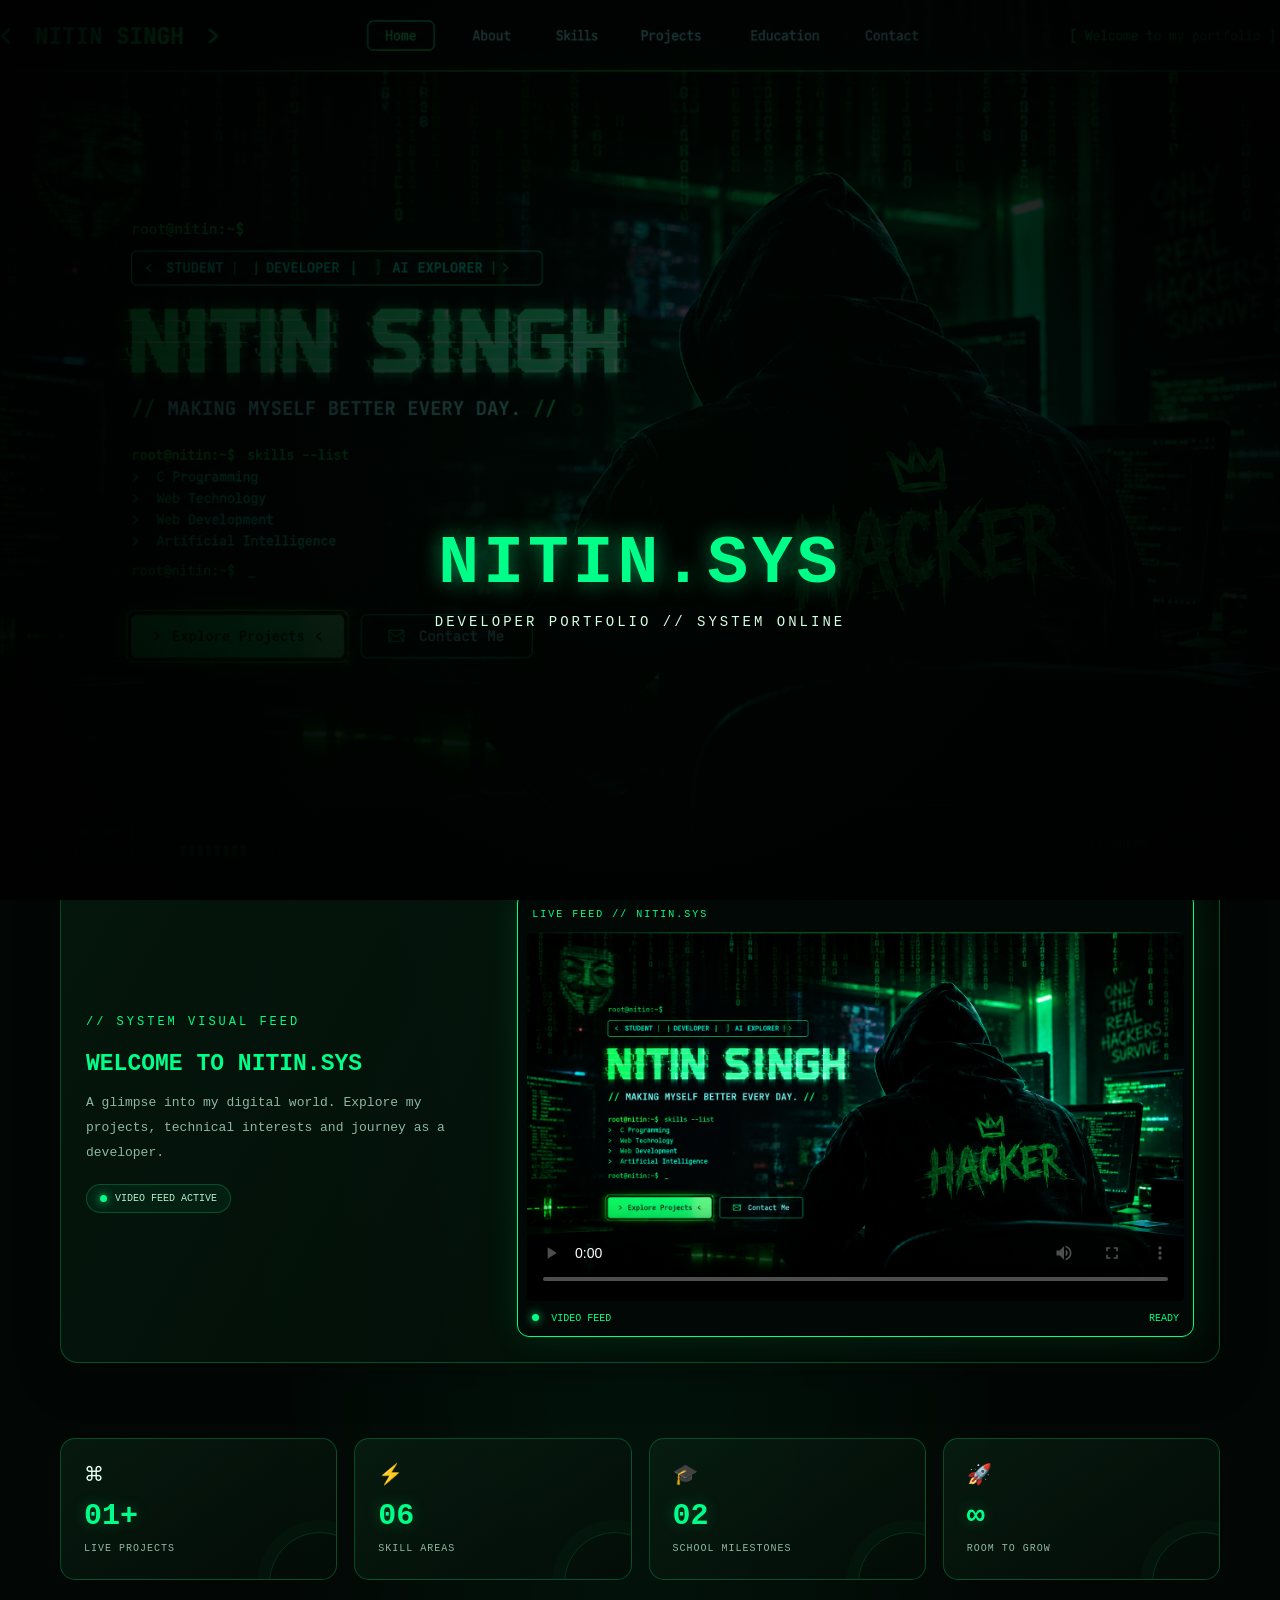
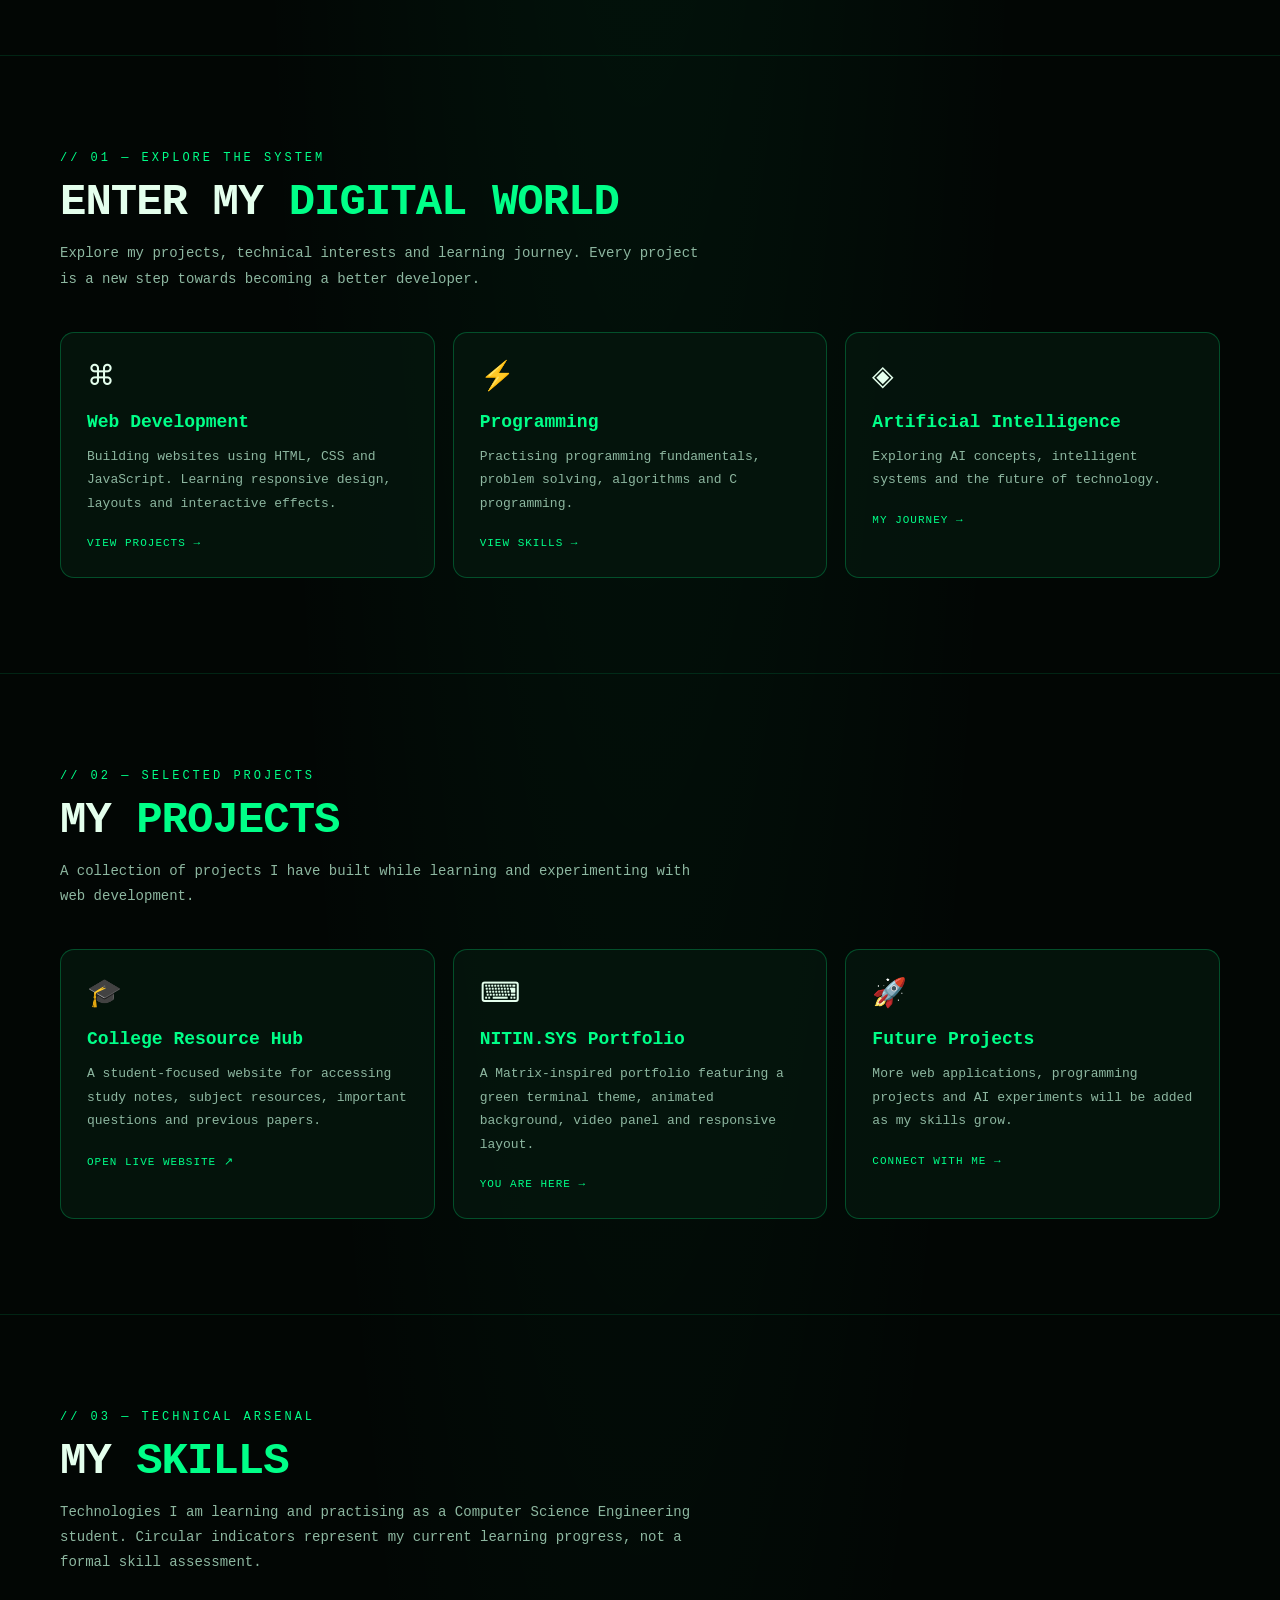
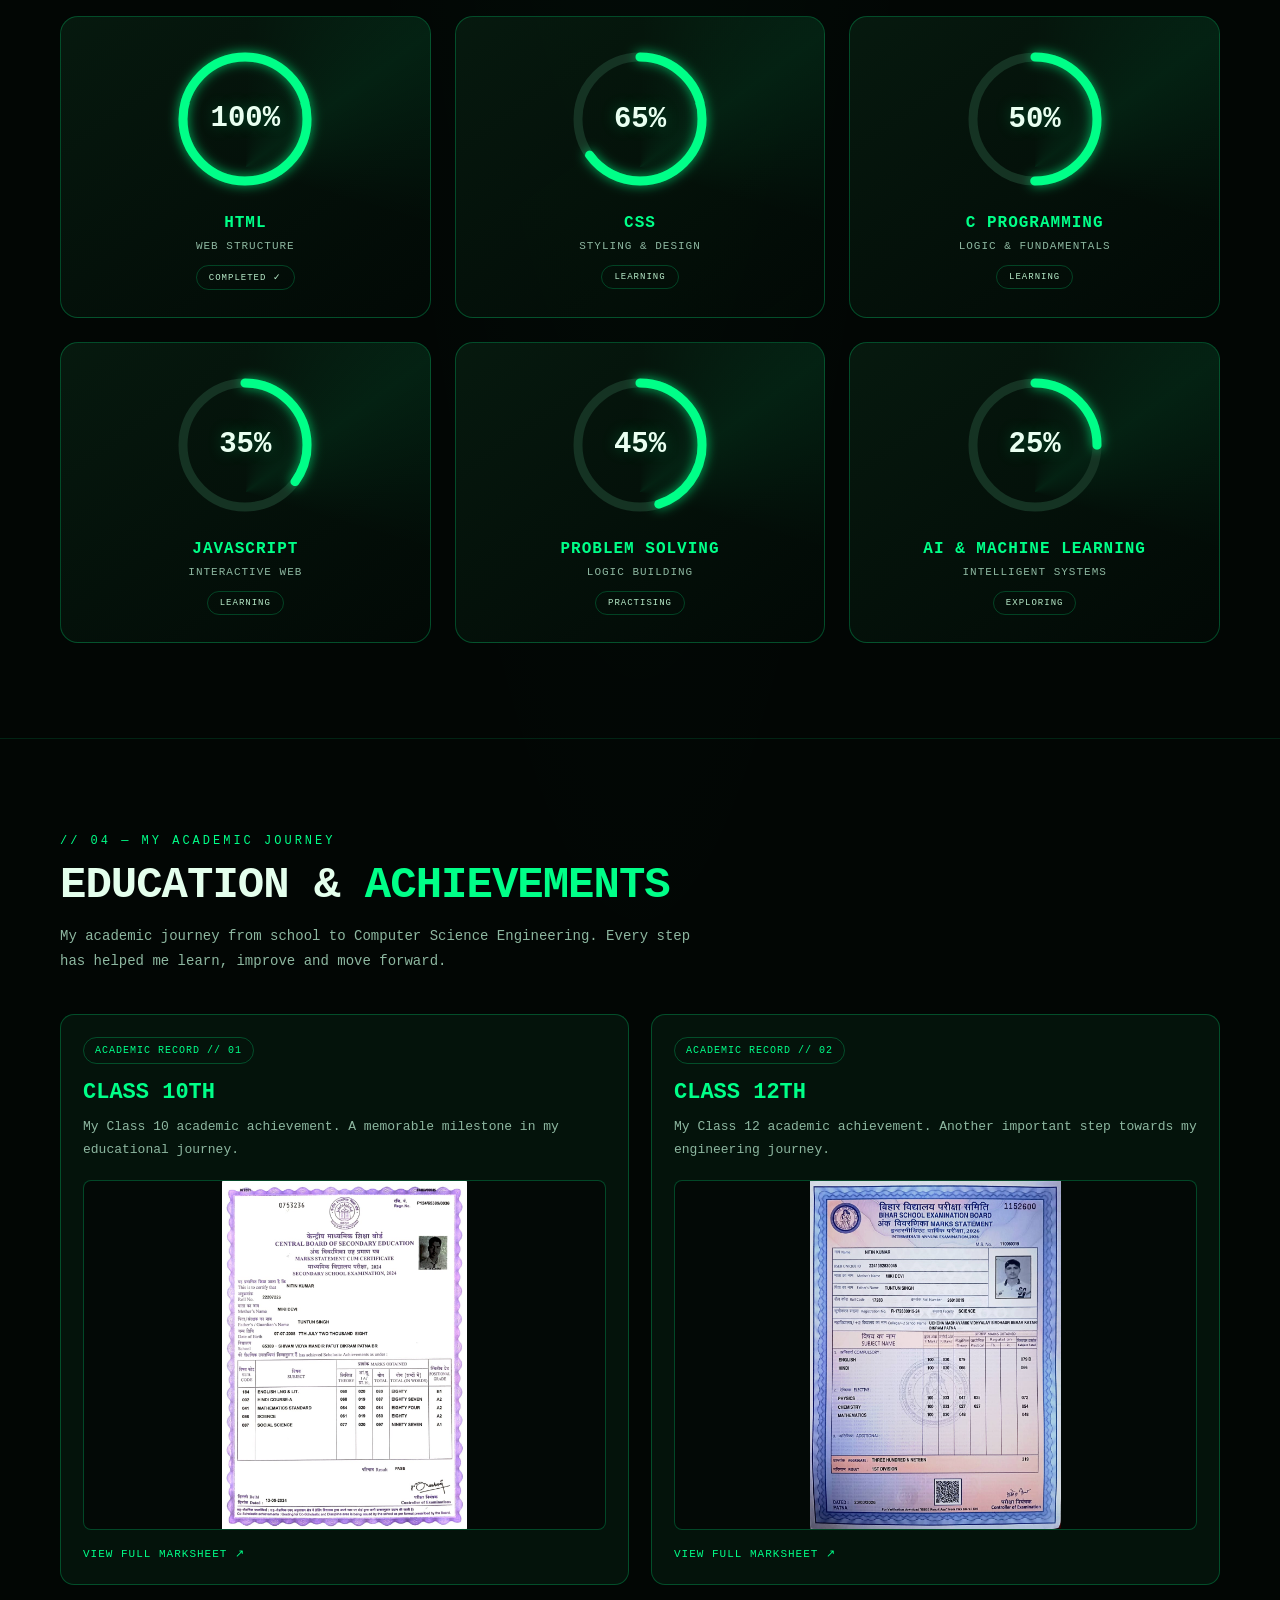
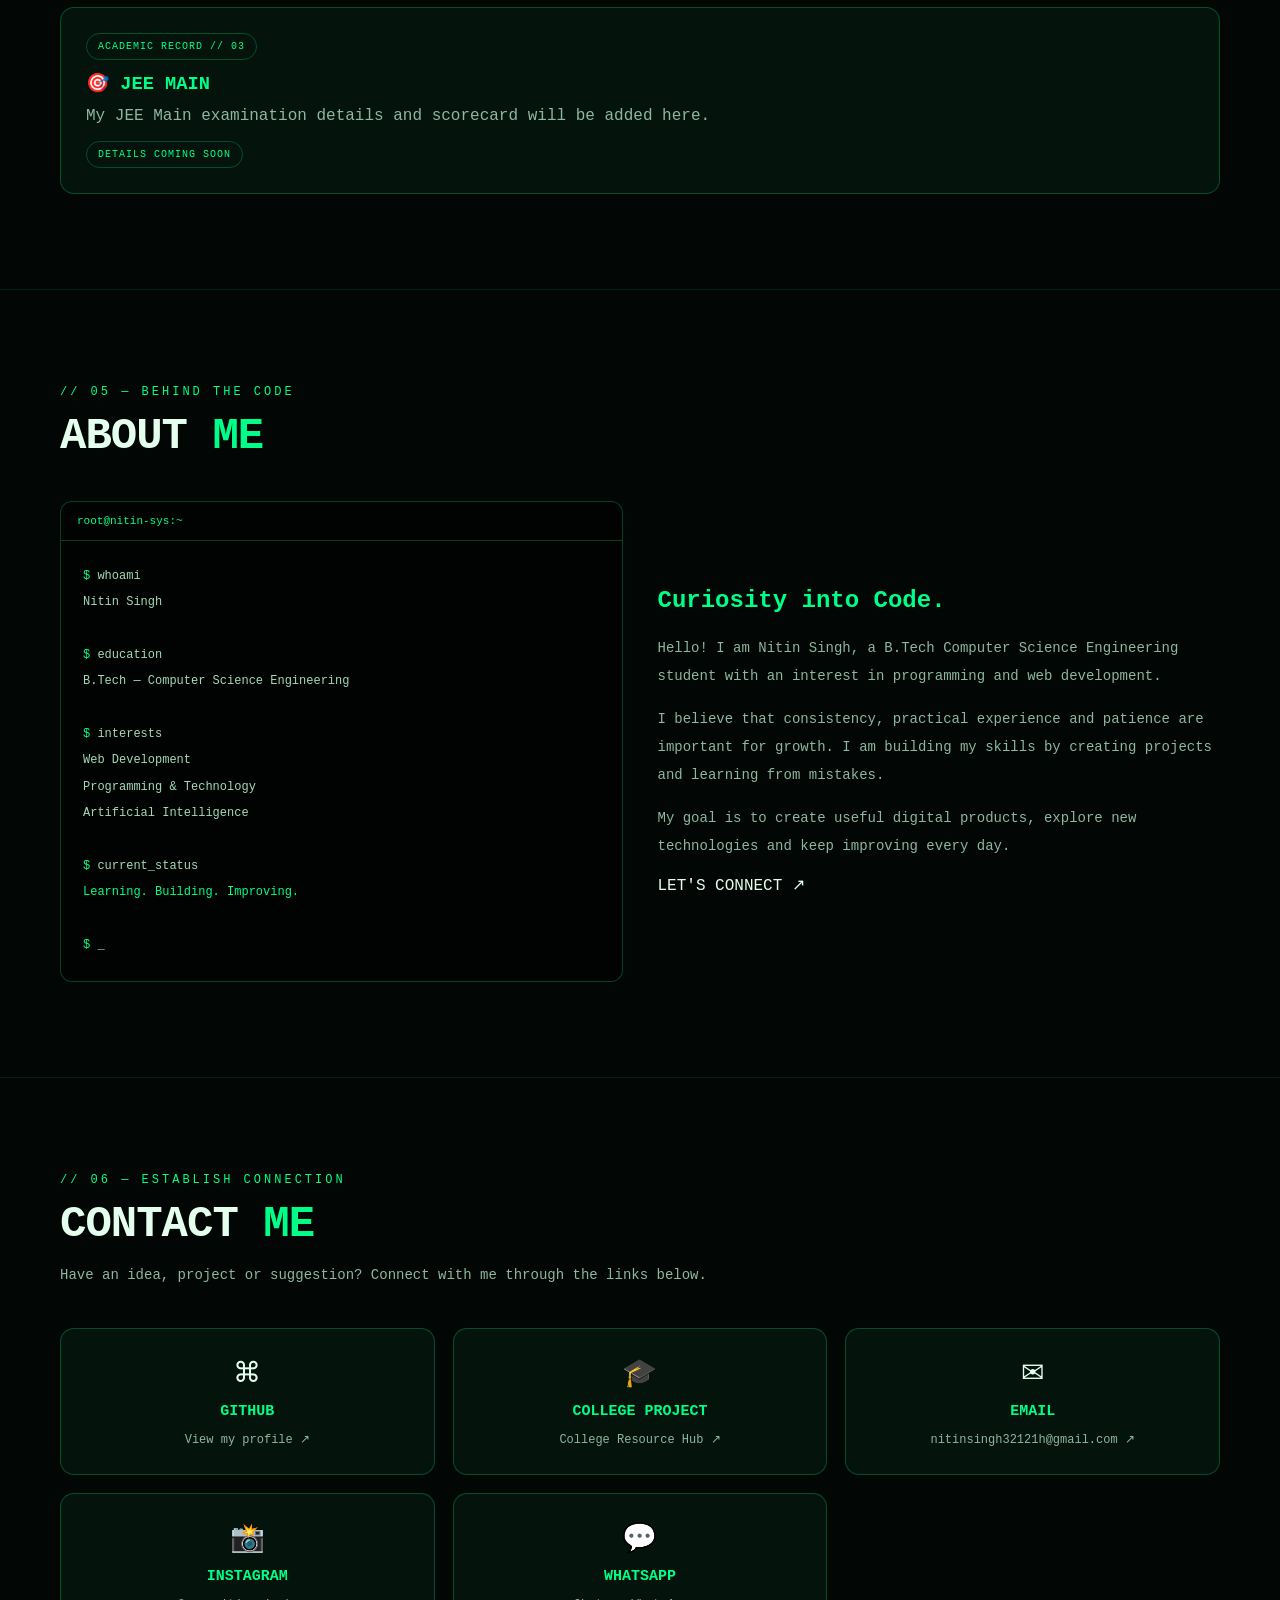
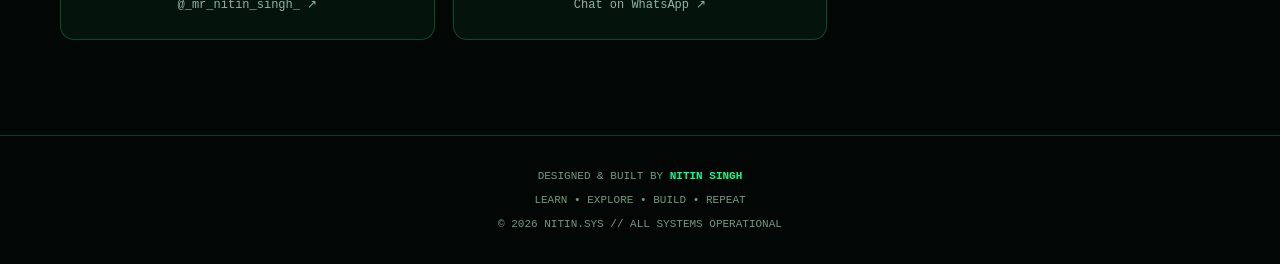
==== commit 207bfa92: "Add files via upload" ====
--- a/index.html
+++ b/index.html
@@ -1,4 +1,3 @@
-
 <!DOCTYPE html>
 <html lang="en">
 <head>
@@ -37,41 +36,198 @@
 .green{color:var(--green)}
 .muted{color:var(--muted)}
 
-/* INTRO */
+/* PHOTO INTRO: PHOTO → EYE ZOOM → PORTFOLIO */
 #intro{
-  position:fixed;inset:0;z-index:1000;display:grid;place-items:center;
-  overflow:hidden;background:#010402;transition:opacity .9s ease,visibility .9s ease;
-}
-#intro.hide{opacity:0;visibility:hidden;pointer-events:none}
+  position:fixed;
+  inset:0;
+  z-index:1000;
+  display:grid;
+  place-items:center;
+  overflow:hidden;
+  background:#010402;
+  opacity:1;
+  visibility:visible;
+  transition:opacity .9s ease,visibility .9s ease;
+}
+#intro.hide{
+  opacity:0;
+  visibility:hidden;
+  pointer-events:none;
+}
 .intro-bg{
-  position:absolute;inset:0;
-  background:linear-gradient(rgba(0,8,3,.58),rgba(0,5,2,.94)),url("hacker-background.png") center/cover no-repeat;
+  position:absolute;
+  inset:0;
+  background:
+    linear-gradient(rgba(0,8,3,.58),rgba(0,5,2,.94)),
+    url("hacker-background.png") center/cover no-repeat;
   animation:zoomBackground 12s ease-in-out infinite alternate;
 }
 .intro-bg::after{
-  content:"";position:absolute;inset:0;
+  content:"";
+  position:absolute;
+  inset:0;
   background:radial-gradient(circle,transparent 0,rgba(0,0,0,.85) 90%);
 }
-.intro-content{position:relative;z-index:2;width:min(800px,90%);text-align:center;padding:25px}
-.terminal-label{color:var(--green);letter-spacing:5px;font-size:12px;margin-bottom:25px;animation:blink 1.2s infinite}
-.glitch{
-  color:var(--green);font-size:clamp(38px,9vw,90px);font-weight:900;letter-spacing:-3px;
-  text-shadow:0 0 18px rgba(0,255,136,.45);animation:glitch 3s infinite;
-}
-.intro-subtitle{color:#d3ffe3;font-size:clamp(12px,2vw,16px);letter-spacing:3px;margin-top:18px}
-.intro-line{width:min(420px,90%);height:3px;margin:28px auto;background:#123323;overflow:hidden}
-.intro-line span{display:block;height:100%;width:40%;background:var(--green);box-shadow:0 0 15px var(--green);animation:loading 2s infinite}
-.intro-buttons{display:flex;justify-content:center;align-items:center;gap:15px;flex-wrap:wrap;margin-top:30px}
-.btn{
-  display:inline-flex;justify-content:center;align-items:center;gap:10px;min-height:48px;
-  padding:13px 23px;border:1px solid var(--green);color:var(--green);
-  background:rgba(0,255,136,.06);transition:.3s;font-weight:bold;font-size:12px;letter-spacing:1px;
-}
-.btn:hover{color:#00180b;background:var(--green);box-shadow:0 0 28px rgba(0,255,136,.35);transform:translateY(-3px)}
-.btn.primary{color:#00180b;background:var(--green)}
-.btn.primary:hover{background:var(--lime);border-color:var(--lime)}
-.intro-status{margin-top:35px;color:#70a98a;font-size:11px;line-height:2}
-.cursor{display:inline-block;width:8px;height:14px;background:var(--green);animation:blink .7s infinite}
+.intro-content{
+  position:relative;
+  z-index:2;
+  width:100%;
+  height:100%;
+  display:flex;
+  flex-direction:column;
+  justify-content:center;
+  align-items:center;
+  text-align:center;
+  padding:20px;
+}
+.intro-photo-wrap{
+  position:relative;
+  width:min(340px,76vw);
+  aspect-ratio:1;
+  display:grid;
+  place-items:center;
+  animation:introAppear 1.5s ease both;
+}
+.intro-photo-ring{
+  position:absolute;
+  inset:0;
+  border-radius:50%;
+  border:2px solid var(--green);
+  box-shadow:0 0 25px var(--green),0 0 70px rgba(0,255,136,.25);
+  animation:introRing 5s linear infinite;
+}
+.intro-photo-ring::before,
+.intro-photo-ring::after{
+  content:"";
+  position:absolute;
+  inset:12px;
+  border:1px dashed rgba(0,255,136,.6);
+  border-radius:50%;
+}
+.intro-photo-ring::after{
+  inset:25px;
+  border-style:solid;
+  border-color:rgba(180,255,57,.25);
+}
+.intro-photo{
+  position:relative;
+  width:88%;
+  height:88%;
+  border-radius:50%;
+  overflow:hidden;
+  border:4px solid #031108;
+  box-shadow:0 0 35px rgba(0,255,136,.35);
+  background:#020805;
+}
+.intro-photo img{
+  width:100%;
+  height:100%;
+  display:block;
+  object-fit:cover;
+  object-position:center 38%;
+  transform:scale(1);
+  transform-origin:50% 38%;
+  filter:contrast(1.1) saturate(1.12);
+}
+.intro-scan{
+  position:absolute;
+  inset:0;
+  pointer-events:none;
+  border-radius:50%;
+  background:linear-gradient(
+    to bottom,
+    transparent 42%,
+    rgba(0,255,136,.55) 50%,
+    transparent 58%
+  );
+  animation:faceScan 2.5s linear infinite;
+}
+.intro-name{
+  color:var(--green);
+  font-size:clamp(34px,8vw,68px);
+  font-weight:900;
+  letter-spacing:4px;
+  margin-top:30px;
+  text-shadow:0 0 22px rgba(0,255,136,.55);
+  animation:introTextIn 1.8s ease both;
+}
+.intro-subtitle{
+  color:#d3ffe3;
+  font-size:clamp(10px,2vw,14px);
+  letter-spacing:3px;
+  margin-top:12px;
+  animation:introTextIn 2s ease both;
+}
+.intro-status{
+  margin-top:25px;
+  color:#70c995;
+  font-size:11px;
+  letter-spacing:2px;
+  line-height:2;
+  animation:blink 1.2s infinite;
+}
+.intro-loading{
+  width:min(300px,75vw);
+  height:3px;
+  margin-top:22px;
+  background:#123323;
+  overflow:hidden;
+}
+.intro-loading span{
+  display:block;
+  height:100%;
+  width:35%;
+  background:var(--green);
+  box-shadow:0 0 15px var(--green);
+  animation:loading 2s infinite;
+}
+
+/* EYE ZOOM SEQUENCE */
+#intro.zooming .intro-photo-wrap{
+  animation:eyeZoom 2.7s cubic-bezier(.7,0,.2,1) forwards;
+}
+#intro.zooming .intro-photo img{
+  animation:eyeImageZoom 2.7s cubic-bezier(.7,0,.2,1) forwards;
+}
+#intro.zooming .intro-photo-ring,
+#intro.zooming .intro-scan{
+  opacity:0;
+  transition:opacity .3s;
+}
+#intro.zooming .intro-name,
+#intro.zooming .intro-subtitle,
+#intro.zooming .intro-status,
+#intro.zooming .intro-loading{
+  opacity:0;
+  transition:opacity .4s ease;
+}
+@keyframes introAppear{
+  from{opacity:0;transform:scale(.55)}
+  to{opacity:1;transform:scale(1)}
+}
+@keyframes introTextIn{
+  from{opacity:0;transform:translateY(15px)}
+  to{opacity:1;transform:translateY(0)}
+}
+@keyframes introRing{
+  to{transform:rotate(360deg)}
+}
+@keyframes faceScan{
+  from{transform:translateY(-100%)}
+  to{transform:translateY(100%)}
+}
+@keyframes eyeZoom{
+  0%{transform:scale(1);opacity:1}
+  30%{transform:scale(1.8);opacity:1}
+  65%{transform:scale(5);opacity:1}
+  100%{transform:scale(13);opacity:0}
+}
+@keyframes eyeImageZoom{
+  0%{transform:scale(1);transform-origin:50% 38%}
+  35%{transform:scale(2.1);transform-origin:50% 38%}
+  70%{transform:scale(5);transform-origin:50% 38%}
+  100%{transform:scale(9);transform-origin:50% 38%}
+}
 
 /* HEADER */
 header{position:sticky;top:0;z-index:100;border-bottom:1px solid var(--border);background:rgba(2,6,4,.91);backdrop-filter:blur(16px)}
@@ -124,8 +280,6 @@
   content:"";position:absolute;inset:-7px;border:1px solid rgba(0,255,136,.13);
   border-radius:29px;pointer-events:none;
 }
-
-/* YOUR HACKER PHOTO */
 .profile-avatar{
   position:relative;width:178px;height:178px;margin:0 auto 20px;border-radius:50%;
   padding:7px;background:conic-gradient(var(--green),transparent 18%,var(--lime) 38%,var(--green) 58%,transparent 78%,var(--green));
@@ -308,7 +462,6 @@
 @keyframes blink{50%{opacity:.35}}
 @keyframes loading{0%{transform:translateX(-150%)}100%{transform:translateX(350%)}}
 @keyframes zoomBackground{from{transform:scale(1)}to{transform:scale(1.12)}}
-@keyframes glitch{0%,90%,100%{transform:translate(0)}92%{transform:translate(-2px,1px)}94%{transform:translate(2px,-1px)}96%{transform:translate(-1px,0)}}
 @keyframes float{0%,100%{transform:translateY(0)}50%{transform:translateY(-9px)}}
 @keyframes avatarSpin{to{transform:rotate(360deg)}}
 @keyframes orbitSpin{to{transform:rotate(360deg)}}
@@ -353,8 +506,8 @@
   .education-image{height:270px}
   .card{padding:23px}
   .intro-subtitle{letter-spacing:1px}
-  .terminal-label{letter-spacing:2px}
-  .glitch{letter-spacing:-2px}
+  .intro-name{letter-spacing:2px}
+  .intro-status{font-size:9px}
 }
 @media(max-width:380px){
   .profile-mini{padding:10px 11px}
@@ -376,22 +529,29 @@
 
 <canvas id="matrix" aria-hidden="true"></canvas>
 
-<!-- INTRO SCREEN -->
+<!-- PHOTO INTRO SCREEN -->
 <div id="intro">
   <div class="intro-bg"></div>
+
   <div class="intro-content">
-    <div class="terminal-label">INITIALIZING SECURE CONNECTION...</div>
-    <h1 class="glitch">NITIN.SYS</h1>
+    <div class="intro-photo-wrap">
+      <div class="intro-photo-ring"></div>
+
+      <div class="intro-photo">
+        <img src="hacker.jpeg" alt="Nitin Singh">
+        <div class="intro-scan"></div>
+      </div>
+    </div>
+
+    <h1 class="intro-name">NITIN.SYS</h1>
     <p class="intro-subtitle">DEVELOPER PORTFOLIO // SYSTEM ONLINE</p>
-    <div class="intro-line"><span></span></div>
-    <div class="intro-buttons">
-      <button class="btn primary" id="enterBtn" type="button">&gt; ENTER SYSTEM</button>
-      <button class="btn" id="soundBtn" type="button">SOUND: OFF</button>
-    </div>
+
+    <div class="intro-loading"><span></span></div>
+
     <div class="intro-status">
-      [ OK ] MATRIX CONNECTION ESTABLISHED<br>
+      [ OK ] IDENTITY DETECTED<br>
       [ OK ] DEVELOPER PROFILE LOADED<br>
-      [ WAITING ] USER AUTHENTICATION <span class="cursor"></span>
+      [ INITIALIZING SYSTEM... ]
     </div>
   </div>
 </div>
@@ -438,7 +598,6 @@
     </div>
   </div>
 
-  <!-- PROFILE CIRCLE: hacker.jpeg -->
   <div class="profile-dashboard">
     <div class="profile-orbit"><span class="orbit-dot"></span></div>
 
@@ -471,7 +630,7 @@
   </div>
 </section>
 
-<!-- VIDEO FEED: ORIGINAL VIDEO PRESERVED -->
+<!-- VIDEO FEED -->
 <section class="video-section container">
   <div class="video-panel reveal">
     <div class="video-info">
@@ -863,40 +1022,32 @@
   }catch(error){console.log("Audio is not available.");}
 }
 
-/* INTRO */
+/* AUTOMATIC INTRO: PHOTO → EYE ZOOM → PORTFOLIO */
 const intro=document.getElementById("intro");
-const enterBtn=document.getElementById("enterBtn");
-const soundBtn=document.getElementById("soundBtn");
 const video=document.getElementById("hackerVideo");
 const videoStatus=document.getElementById("videoStatus");
 
-soundBtn.addEventListener("click",()=>{
-  soundEnabled=!soundEnabled;
-  soundBtn.textContent=soundEnabled?"SOUND: ON":"SOUND: OFF";
-  if(soundEnabled){
-    try{
-      audioContext||=new(window.AudioContext||window.webkitAudioContext)();
-      audioContext.resume();
-    }catch(error){}
-    playBeep(750,.1);
-  }
-  if(video)video.muted=!soundEnabled;
-});
-
-enterBtn.addEventListener("click",async()=>{
-  playBeep(650,.15);
-  intro.classList.add("hide");
-  document.body.style.overflow="auto";
-  if(video){
-    try{
-      video.muted=!soundEnabled;
-      await video.play();
-      videoStatus.textContent="PLAYING";
-    }catch(error){
-      videoStatus.textContent="PRESS PLAY";
-    }
-  }
-});
+document.body.style.overflow="hidden";
+
+function startIntroSequence(){
+  // Photo ko pehle clearly dikhne do.
+  setTimeout(()=>{
+    intro.classList.add("zooming");
+
+    // Eye zoom animation ke baad portfolio reveal hoga.
+    setTimeout(()=>{
+      intro.classList.add("hide");
+      document.body.style.overflow="auto";
+    },2700);
+
+  },2500);
+}
+
+if(document.readyState==="complete"){
+  startIntroSequence();
+}else{
+  window.addEventListener("load",startIntroSequence,{once:true});
+}
 
 /* VIDEO STATUS */
 if(video){
@@ -1018,4 +1169,4 @@
 document.getElementById("year").textContent=new Date().getFullYear();
 </script>
 </body>
-</html>
+</html>
